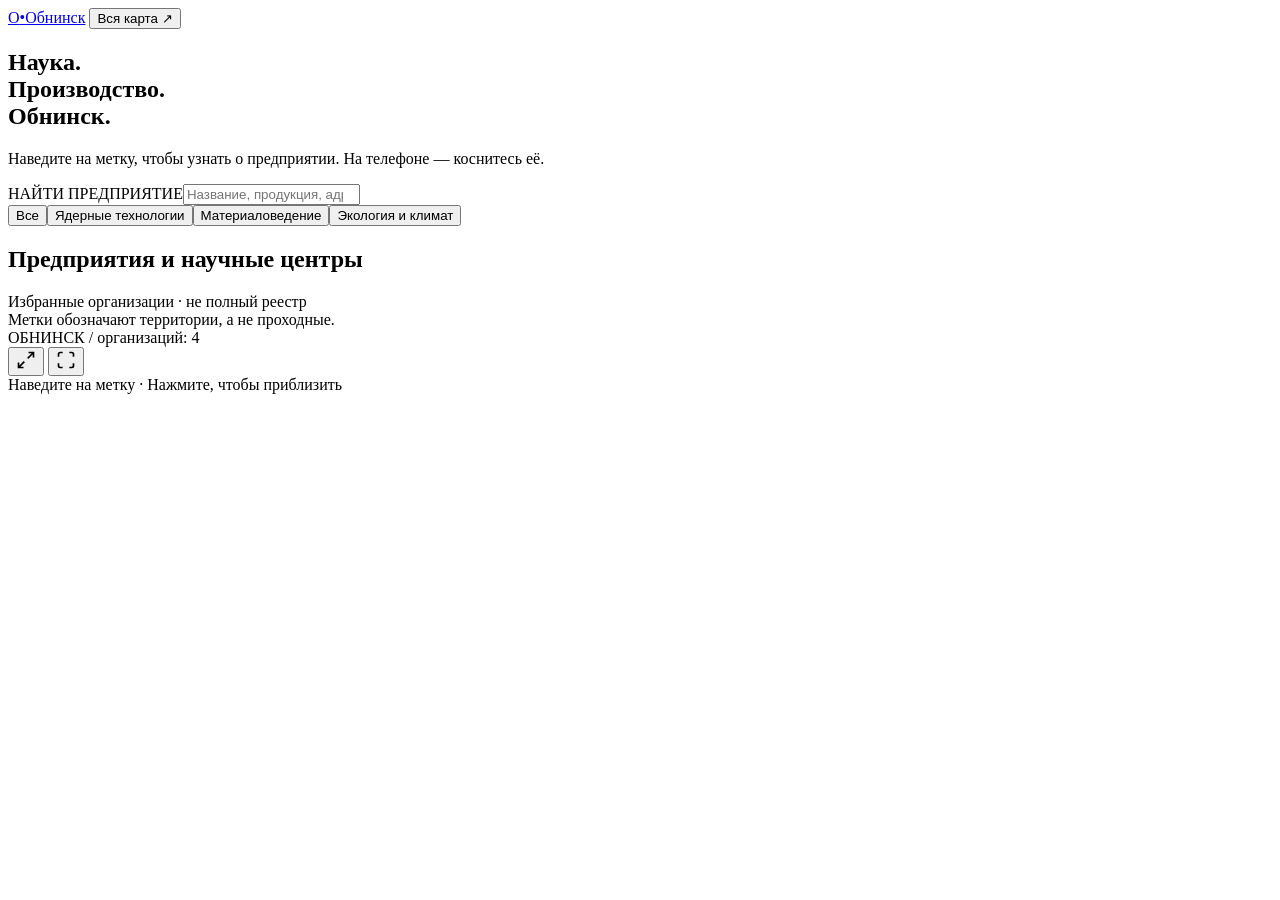
==== index.html @ 2209fbc5 "Remove project links, offline catalog links, and header subtitle" ====
<!doctype html>
<html lang="ru">
<head>
  <meta charset="utf-8">
  <meta name="viewport" content="width=device-width, initial-scale=1">
  <meta name="theme-color" content="#f3f8f4">
  <meta name="description" content="Предприятия и научные центры Обнинска на интерактивной карте: фотографии, история, направления работы и адреса.">
  <title>Обнинск · Карта научных организаций</title>
  <link rel="icon" href="data:image/svg+xml,%3Csvg xmlns='http://www.w3.org/2000/svg' viewBox='0 0 32 32'%3E%3Crect width='32' height='32' rx='9' fill='%23123e39'/%3E%3Cpath d='M16 5a8 8 0 0 0-8 8c0 6 8 14 8 14s8-8 8-14a8 8 0 0 0-8-8' fill='%237af1c4'/%3E%3Ccircle cx='16' cy='13' r='3' fill='%23123e39'/%3E%3C/svg%3E">
  <link rel="stylesheet" href="vendor/leaflet.css">
  <link rel="stylesheet" href="style.css?v=20260914-window">
  <link rel="stylesheet" href="material.css?v=20260929">
  <script src="vendor/leaflet.js" defer></script>
  <script src="data.js?v=20260914-window" defer></script>
  <script src="photos.js?v=20260914-window" defer></script>
  <script src="app.js?v=20260914-window" defer></script>
</head>
<body>
  <header class="topbar">
    <a class="brand" href="./" aria-label="Обнинск — начало"><span class="brandmark">О<span>•</span></span><span>Обнинск</span></a>
    <button id="overview" class="outline">Вся карта <span aria-hidden="true">↗</span></button>
  </header>
  <main class="workspace">
    <aside class="sidebar" aria-label="Предприятия Обнинска">
      <div class="intro"><h1>Наука. <br>Производство. <br><span>Обнинск.</span></h1><p>Наведите на метку, чтобы узнать о предприятии. На телефоне — коснитесь её.</p></div>
      <div class="discovery"><label for="search">НАЙТИ ПРЕДПРИЯТИЕ</label><input id="search" type="search" placeholder="Название, продукция, адрес…" autocomplete="off"><div class="filters" aria-label="Отрасль"><button data-group="Все" aria-pressed="true">Все</button><button data-group="Ядерные технологии" aria-pressed="false">Ядерные технологии</button><button data-group="Материаловедение" aria-pressed="false">Материаловедение</button><button data-group="Экология и климат" aria-pressed="false">Экология и климат</button></div></div><div class="list-caption"><h2>Предприятия и научные центры</h2><span id="count"></span></div>
      <nav id="places" aria-label="Выбрать предприятие"></nav><div id="empty-results" class="empty-results" hidden>Ничего не найдено.<button id="clear-search">Сбросить поиск</button></div>
      <div class="sidebar-foot">Избранные организации · не полный реестр<br>Метки обозначают территории, а не проходные.</div>
    </aside>
    <section class="map-wrap" aria-label="Интерактивная карта Обнинска">
      <div id="map"></div>
      <div class="map-label"><span class="live-dot"></span> ОБНИНСК <span class="muted">/ организаций: 4</span></div>
      <div class="map-quick-actions">
        <button id="reset-view-btn" class="map-action-btn" aria-label="Сбросить вид карты"><svg width="20" height="20" viewBox="0 0 24 24" fill="none" stroke="currentColor" stroke-width="2"><path d="M15 3h6v6M9 21H3v-6M21 3l-7 7M3 21l7-7"/></svg></button>
        <button id="fullscreen-btn" class="map-action-btn" aria-label="На весь экран"><svg width="20" height="20" viewBox="0 0 24 24" fill="none" stroke="currentColor" stroke-width="2"><path d="M8 3H5a2 2 0 0 0-2 2v3m18 0V5a2 2 0 0 0-2-2h-3m0 18h3a2 2 0 0 0 2-2v-3M3 16v3a2 2 0 0 0 2 2h3"/></svg></button>
      </div>
      <div id="map-error" class="map-error" role="status" hidden>Подложка карты не загрузилась. Карточки предприятий доступны в списке. <button id="retry">Повторить</button></div>
      <div class="map-hint">Наведите на метку · Нажмите, чтобы приблизить</div>
    </section>
    <section id="detail" class="detail" aria-labelledby="detail-title" hidden>
      <div class="detail-top"><span>КАРТОЧКА ПРЕДПРИЯТИЯ</span><div class="detail-actions"><button id="share-detail" class="icon-button" title="Поделиться" aria-label="Поделиться ссылкой"><svg width="18" height="18" viewBox="0 0 24 24" fill="none" stroke="currentColor" stroke-width="2" stroke-linecap="round" stroke-linejoin="round"><circle cx="18" cy="5" r="3"/><circle cx="6" cy="12" r="3"/><circle cx="18" cy="19" r="3"/><line x1="8.59" y1="13.51" x2="15.42" y2="17.49"/><line x1="15.41" y1="6.51" x2="8.59" y2="10.49"/></svg></button><button id="expand-detail" class="expand-button" aria-haspopup="dialog" aria-controls="detail-window">Развернуть ↗</button><button id="close-detail" class="icon-button" aria-label="Закрыть карточку">×</button></div></div>
      <div id="detail-content"></div>
    </section>
  </main>
  <dialog id="detail-window" class="detail-modal" aria-labelledby="detail-title"></dialog>
  <dialog id="lightbox" aria-label="Просмотр фотографии"><button id="close-photo" class="icon-button" aria-label="Закрыть фотографию">×</button><img id="large-photo" alt=""><div class="photo-nav"><button id="prev-photo" aria-label="Предыдущее фото">←</button><span id="photo-position" aria-live="polite"></span><button id="next-photo" aria-label="Следующее фото">→</button></div><p id="photo-caption"></p></dialog>
  <noscript><p class="noscript">Для интерактивной карты включите JavaScript в браузере.</p></noscript>
  <div id="toast-container" class="toast-container" aria-live="polite"></div>
</body>
</html>
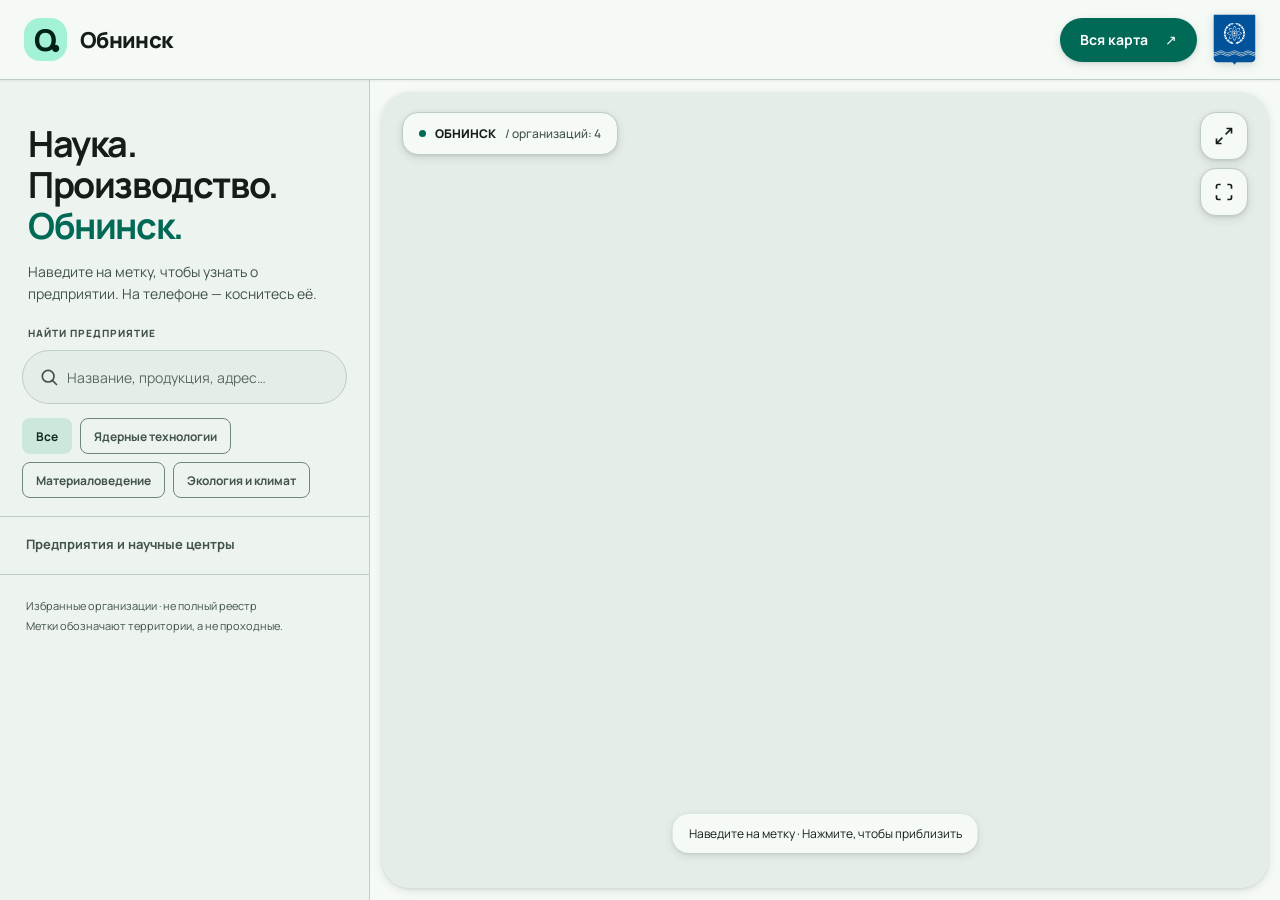
==== commit e941bfa2: "Встроить герб Обнинска в правый верхний угол" ====
--- a/index.html
+++ b/index.html
@@ -18,7 +18,12 @@
 <body>
   <header class="topbar">
     <a class="brand" href="./" aria-label="Обнинск — начало"><span class="brandmark">О<span>•</span></span><span>Обнинск</span></a>
-    <button id="overview" class="outline">Вся карта <span aria-hidden="true">↗</span></button>
+    <div class="topbar-actions">
+      <button id="overview" class="outline">Вся карта <span aria-hidden="true">↗</span></button>
+      <div class="city-crest" title="Герб города Обнинска" aria-label="Герб города Обнинска">
+        <img src="images/gerb_vector.svg" alt="Герб города Обнинска" class="crest-img" width="46" height="56">
+      </div>
+    </div>
   </header>
   <main class="workspace">
     <aside class="sidebar" aria-label="Предприятия Обнинска">
--- a/style.css
+++ b/style.css
@@ -0,0 +1,68 @@
+@import url('https://fonts.googleapis.com/css2?family=Manrope:wght@400;500;600;700;800&display=swap');
+:root{font-family:Manrope,Arial,sans-serif;font-synthesis:none;--ink:#112720;--accent:#197961;--line:#dfe7e3;color:var(--ink);background:#0c1b23}
+*{box-sizing:border-box}body{margin:0}button,input{font:inherit}button,a{-webkit-tap-highlight-color:transparent}button{cursor:pointer}a{color:inherit}button:focus-visible,a:focus-visible,input:focus-visible,[tabindex]:focus-visible{outline:3px solid #e19b36;outline-offset:3px}[hidden]{display:none!important}button{color:inherit}button:disabled{opacity:.4;cursor:default}
+.topbar{height:86px;background:#0c1b23;color:#eef6f5;display:flex;align-items:center;justify-content:space-between;gap:24px;padding:0 28px;border-bottom:1px solid #273a41}.brand{display:flex;gap:13px;align-items:center;text-decoration:none;font-size:25px;font-weight:800;letter-spacing:-.8px}.brandmark{width:43px;height:43px;border-radius:13px;background:#9ef4cd;color:#123c32;display:grid;place-content:center;font-size:30px;position:relative}.brandmark span{position:absolute;right:4px;bottom:-2px;font-size:24px}.brand-sub{font-size:10px;letter-spacing:2px;display:block;color:#b0c4c5;margin-top:4px;font-weight:600}.header-note{display:flex;gap:26px;font-size:12px;color:#a7bdbf;letter-spacing:1px}.edition{color:#e7f4ed;font-weight:800}.outline{border:1px solid #58706f;border-radius:100px;padding:12px 20px;background:transparent;color:#eaf8f0;font-weight:700;font-size:14px}.outline:hover{background:#203b3b}.outline span{margin-left:14px}.topbar-actions{display:flex;align-items:center;gap:16px;margin-left:auto}.city-crest{display:flex;align-items:center;justify-content:center;flex-shrink:0}.crest-img{height:52px;width:auto;display:block;filter:drop-shadow(0 2px 4px rgba(0,0,0,.25));transition:transform .2s ease}.crest-img:hover{transform:scale(1.06)}
+.workspace{display:flex;height:calc(100dvh - 86px);min-height:560px;position:relative}.sidebar{width:370px;flex-shrink:0;background:#0c1b23;color:#eff6f3;overflow:auto;scrollbar-color:#45605c #0c1b23;z-index:2;padding-bottom:15px}.intro{padding:30px 28px 25px}.eyebrow{font-size:10px;letter-spacing:1.6px;color:#9db4b6;font-weight:700}h1{font-size:39px;line-height:1.12;letter-spacing:-1.8px;margin:19px 0}h1 span{color:#9ef4cd}.intro p{font-size:14px;line-height:1.7;color:#adc2c3;margin:0;max-width:290px}.discovery{padding:0 22px 22px}.discovery label{display:block;font-size:10px;font-weight:800;letter-spacing:1.5px;margin:0 6px 10px;color:#b2c9c7}.discovery input{width:100%;border:1px solid #3b5458;background:#162e35;color:white;padding:14px;border-radius:12px;font-size:14px;outline-offset:2px}.discovery input::placeholder{color:#9ab5b8}.filters{display:flex;flex-wrap:wrap;gap:6px;margin-top:12px}.filters button{font-size:12px;border:1px solid #3b5356;border-radius:100px;background:transparent;color:#c4d8d7;padding:8px 11px}.filters button[aria-pressed=true]{color:#123a30;background:#9ef4cd;border-color:#9ef4cd}.list-caption{padding:17px 26px 9px;border-top:1px solid #263e43;display:flex;align-items:center;justify-content:space-between;gap:10px}.list-caption h2{font-size:12px;font-weight:600;color:#b8cecb;margin:0}.list-caption>span{font-size:12px;color:#9ef4cd;white-space:nowrap}.place{display:flex;align-items:center;gap:12px;text-align:left;width:calc(100% - 24px);margin:6px 12px;padding:17px 12px;border:1px solid #263d44;border-radius:13px;background:#10262e;color:#f0f6f3;transition:background .18s,border-color .18s}.place:hover{background:#1d373d;border-color:#54736f}.place[aria-pressed=true]{background:#1c413e;border-color:#8acfb9}.place-num{width:36px;height:39px;display:grid;place-items:center;flex-shrink:0;border-radius:9px;background:#263e43;color:var(--sector,#9ef4cd);font-size:13px;font-weight:800}.place strong{display:block;font-size:15px;line-height:1.45}.place small{display:block;font-size:12px;color:#a9c0c0;line-height:1.5;margin-top:3px}.place-arrow{margin-left:auto;color:var(--sector,#9ef4cd)}.sidebar-foot{padding:21px 26px;font-size:11px;color:#92abaa;line-height:1.8}.empty-results{padding:25px;color:#d4e6df;font-size:15px}.empty-results button{display:block;margin-top:12px;border:0;background:#9ef4cd;color:#123b30;padding:10px;border-radius:8px}
+.map-wrap{flex:1;min-width:0;position:relative;isolation:isolate;margin:14px 14px 14px 0;border-radius:20px;overflow:hidden;border:1px solid #41534f}#map{height:100%;width:100%;background:#dce7df}.map-label{position:absolute;top:20px;left:20px;z-index:500;display:flex;align-items:center;gap:9px;background:#10262ef2;color:white;padding:14px 17px;border:1px solid #58716b;border-radius:100px;font-size:12px;font-weight:800;box-shadow:0 4px 20px #0002}.live-dot{height:7px;width:7px;border-radius:50%;background:#9ef4cd}.muted{color:#bfd3c9;font-weight:500}.map-hint{position:absolute;bottom:35px;left:50%;transform:translateX(-50%);z-index:500;padding:11px 16px;background:#112c2ae8;color:#e8f8ef;border-radius:100px;white-space:nowrap;font-size:12px;pointer-events:none}.leaflet-control-zoom{margin:20px!important;border:0!important;border-radius:12px!important;overflow:hidden;box-shadow:0 3px 16px #0003!important}.leaflet-control-zoom a{color:#173e30!important;width:36px!important;height:36px!important;line-height:36px!important}.leaflet-control-layers-expanded{margin:0 0 23px 16px!important;background:#fcfffc!important;border:1px solid #bdcdc6!important;border-radius:12px!important;padding:9px 14px!important}.leaflet-control-layers label{font:600 13px Manrope,Arial,sans-serif;cursor:pointer;padding:5px 0}.leaflet-control-layers input{accent-color:#197961;margin-right:7px}.leaflet-control-attribution{max-width:78%;font-size:10px!important}.pin{background:none;border:0}.pin-body{height:44px;width:44px;border:3px solid white;border-radius:50% 50% 50% 9px;transform:rotate(-45deg);display:grid;place-items:center;background:#0e3c32;box-shadow:0 4px 15px #0006}.pin-body span{transform:rotate(45deg);color:white;font-size:14px;font-weight:800}.pin.selected .pin-body{background:#147c5e;box-shadow:0 0 0 8px #abfcd244,0 4px 15px #0006}.map-tooltip{background:#0c2924!important;color:#f4fff7!important;border:1px solid #b7dac8!important;border-radius:8px!important;padding:7px 10px!important;font:700 12px Manrope,Arial,sans-serif!important}.map-error{position:absolute;bottom:85px;left:20px;right:20px;z-index:700;padding:17px;background:#fff8e8;border:1px solid #c19646;border-radius:12px;font-size:14px}.map-error button{border:0;border-radius:6px;padding:8px;background:#e8d6b5}
+.detail{position:absolute;top:28px;right:28px;bottom:28px;width:min(460px,calc(100% - 40px));background:#fff;z-index:1100;border:1px solid #dce5dd;border-radius:19px;box-shadow:0 20px 70px #0005;overflow:auto;scrollbar-color:#bdcfc4 white}.detail-top{position:sticky;top:0;z-index:5;background:#fffffff5;backdrop-filter:blur(16px);padding:12px 18px;display:flex;justify-content:space-between;align-items:center;font-size:10px;letter-spacing:1.8px;font-weight:800;color:#47655b;border-bottom:1px solid #e3ece6}.icon-button{width:36px;height:36px;border:0;border-radius:50%;background:#edf3ef;font-size:25px;display:grid;place-items:center;flex-shrink:0}.detail-hero{display:block;width:100%;border:0;padding:0;background:#edf2ed;position:relative;min-height:80px}.detail-hero img{display:block;aspect-ratio:16 / 9;width:100%;height:auto;max-height:280px;object-fit:cover;object-position:center}.photo-expand{position:absolute;right:15px;bottom:15px;font-size:12px;font-weight:700;background:#ffffffed;padding:10px 13px;border-radius:100px;box-shadow:0 2px 12px #0002}.detail-text{padding:27px}.tag{display:inline-block;font-size:10px;font-weight:800;text-transform:uppercase;letter-spacing:1px;background:#e7f4ed;color:#21634d;padding:7px 10px;border-radius:6px}#detail-title{font-size:31px;line-height:1.13;letter-spacing:-1px;margin:15px 0 10px}.detail-lead{font-size:18px;line-height:1.5;color:#244d3f;font-weight:700;margin:0 0 14px}.full-name{font-size:13px;line-height:1.65;color:#6b7b71}.facts{display:flex;gap:32px;border-block:1px solid var(--line);padding:20px 0;margin:23px 0}.facts strong{font-size:30px;letter-spacing:-1px;display:block}.facts span{font-size:12px;display:block;color:#6a7e70;margin-top:4px;max-width:150px}.description{font-size:16px;line-height:1.8;color:#3a5146}.detail-text h3{font-size:19px;letter-spacing:-.3px;margin:29px 0 14px}.example{display:flex;gap:13px;padding:17px 0;border-bottom:1px solid #e4eae5}.example-no{font-size:12px;font-weight:800;line-height:24px;color:#3c9071;flex-shrink:0}.example h4{font-size:15px;line-height:1.5;margin:0 0 6px}.example p{font-size:14px;line-height:1.75;margin:0;color:#596d61}.timeline{padding:0;list-style:none}.timeline li{display:grid;grid-template-columns:55px 1fr;gap:12px;padding:13px 0;border-bottom:1px solid #e8eee9;line-height:1.65;font-size:14px}.timeline strong{color:#276f51}.timeline span{color:#53695b}.section-count{font-size:12px;vertical-align:middle;margin-left:6px;color:#5c8070}.gallery{display:grid;grid-template-columns:repeat(3,minmax(0,1fr));gap:8px}.gallery-item{border:0;padding:0;background:#e8efe9;border-radius:9px;overflow:hidden;position:relative;aspect-ratio:4 / 3;min-height:0}.gallery-item img{width:100%;height:100%;object-fit:cover;display:block;transition:transform .2s}.gallery-item:hover img{transform:scale(1.05)}.gallery-item>span{position:absolute;right:6px;bottom:5px;font-size:10px;background:#143f30db;color:white;border-radius:4px;padding:3px 5px}.photo-note{font-size:12px;color:#677f6e;line-height:1.75}.directions{display:flex;flex-wrap:wrap;gap:7px}.directions span{font-size:12px;padding:8px 10px;border:1px solid #dce7de;border-radius:7px;background:#f6f9f5}.address-card{margin-top:28px;padding:18px 20px;background:#f0f5ee;border-radius:13px;border:1px solid #dce8da}.address-card h3{margin:0 0 10px;font-size:15px}.address{font-size:15px;line-height:1.6}.address-card a{font-size:13px;color:#1e7051;display:inline-block;margin-top:12px}.site-link{display:block;margin:20px 0;background:#173e30;color:#effff0;border-radius:11px;padding:15px;text-align:center;text-decoration:none;font-size:14px;font-weight:800}.site-link:hover{background:#286146}.sources{font-size:12px;color:#637b6b;line-height:1.8;overflow-wrap:anywhere}.sources summary{cursor:pointer;font-weight:700;color:#3d5a48}.sources a{margin-right:9px}.sources p{margin:12px 0}.photo-failed{display:block;padding:14px;font-size:12px;background:#e6efe9;color:#2d5946}.gallery-item>.photo-failed{position:static;font-size:11px}.noscript{position:fixed;bottom:20px;left:20px;padding:20px;background:white;z-index:2000}
+dialog{border:1px solid #3d5f53;border-radius:18px;padding:44px 20px 20px;background:#0d201a;color:#edf8f1;max-width:94vw;max-height:94dvh;box-shadow:0 25px 100px #0008}dialog::backdrop{background:#020d09ed;backdrop-filter:blur(8px)}dialog .icon-button{position:absolute;right:12px;top:9px}dialog img{display:block;max-width:90vw;max-height:82dvh;object-fit:contain;border-radius:8px;box-shadow:0 12px 48px rgba(0,0,0,0.6);margin:auto}dialog p{font-size:13px;line-height:1.7;max-width:850px}dialog a{color:#a9eacf}.photo-nav{display:flex;justify-content:center;align-items:center;gap:25px;margin-top:18px}.photo-nav button{width:42px;height:38px;border:1px solid #527363;border-radius:9px;background:#213b2d;color:white;font-size:20px}.photo-nav span{min-width:50px;text-align:center;font-size:13px}
+@media(min-width:1600px){.sidebar{width:400px}.intro{padding:35px 30px}.detail{width:490px}}@media(max-width:1150px){.sidebar{width:310px}.intro{padding:25px 22px}h1{font-size:34px}.detail{width:390px}.header-note{display:none}.map-hint{display:none}}@media(max-width:700px){.topbar{height:74px;padding:0 16px;gap:10px}.topbar-actions{gap:10px}.crest-img{height:42px}.brand{font-size:21px}.brandmark{width:37px;height:37px;font-size:26px}.brand-sub{font-size:8px}.outline{padding:10px 13px;font-size:12px}.outline span{margin-left:8px}.workspace{height:auto;min-height:calc(100dvh - 74px);flex-direction:column}.map-wrap{order:0;flex:none;height:54dvh;min-height:340px;margin:10px;border-radius:16px}.sidebar{order:1;width:100%;overflow:visible;padding-bottom:30px}.intro{padding:21px 23px}.intro h1{font-size:33px;line-height:1.2;margin:10px 0}.intro h1 br{display:none}.intro h1 br::after{content:' '}.intro p{max-width:100%}.discovery{position:sticky;top:0;z-index:3;background:#0c1b23;padding-top:16px}.map-label{font-size:10px;left:12px;top:12px;padding:11px 12px}.leaflet-control-zoom{margin:12px!important}.leaflet-control-attribution{max-width:70%;font-size:9px!important}.detail{position:fixed;left:0;right:0;top:auto;bottom:0;max-height:84dvh;width:100%;border-radius:22px 22px 0 0;padding-bottom:env(safe-area-inset-bottom)}.detail-text{padding:24px}#detail-title{font-size:29px}.detail-top{padding:10px 18px}dialog{padding-inline:12px}dialog img{max-width:85vw;max-height:60dvh}}
+@media(prefers-reduced-motion:reduce){*{transition:none!important;scroll-behavior:auto!important}}
+
+/* Native modal keeps the same card and gallery event handlers. */
+.detail-actions{display:flex;align-items:center;gap:8px}
+.expand-button{border:1px solid #b8cfc1;border-radius:9px;padding:9px 12px;background:#eff7f0;color:#204d38;font:700 12px Manrope,Arial,sans-serif;letter-spacing:0;white-space:nowrap}
+.expand-button:hover{background:#dceee1}
+dialog.detail-modal{position:fixed;inset:0;margin:auto;width:min(1060px,94vw);height:92dvh;max-height:92dvh;max-width:94vw;padding:0;overflow:hidden;border-radius:22px;background:#fff;color:var(--ink)}
+dialog.detail-modal::backdrop{background:#06130dcc;backdrop-filter:blur(7px)}
+.detail-modal .detail{position:relative;inset:auto;display:block;width:100%;height:100%;max-height:none;padding:0;border:0;border-radius:0;box-shadow:none;overflow:auto}
+.detail-modal .detail-top{padding:14px 26px}
+.detail-modal .detail-actions .icon-button{position:static;right:auto;top:auto}
+.detail-modal img{max-width:none;max-height:none;margin:0}
+.detail-modal .detail-hero img{width:100%;height:auto;aspect-ratio:16 / 9;max-height:420px;object-fit:cover}
+.detail-modal .detail-text{max-width:850px;margin:auto;padding:36px 40px 48px}
+.detail-modal #detail-title{font-size:42px}
+.detail-modal .detail-text p{max-width:none}
+.detail-modal .description{font-size:18px}
+.detail-modal .example p{font-size:16px}
+.detail-modal .detail-lead{font-size:22px}
+.detail-modal .detail-text a{color:#216347}
+.detail-modal .site-link{color:#effff0!important}
+.detail-modal .gallery{gap:12px}
+.detail-modal .gallery-item img{width:100%;height:100%;object-fit:cover}
+@media(max-width:700px){
+ .detail-top{gap:8px;letter-spacing:1px;font-size:9px}
+ .expand-button{font-size:11px;padding:8px}
+ dialog.detail-modal{width:100%;max-width:100%;height:100dvh;max-height:100dvh;border:0;border-radius:0}
+ .detail-modal .detail-top{padding:12px 16px;padding-top:max(12px,env(safe-area-inset-top))}
+ .detail-modal .detail-text{padding:24px 20px 40px;padding-bottom:max(40px,env(safe-area-inset-bottom))}
+ .detail-modal #detail-title{font-size:30px}
+ .detail-modal .detail-lead{font-size:18px}
+ .detail-modal .description{font-size:16px}
+ .detail-modal .gallery-item img{width:100%;height:100%;object-fit:cover}
+}
+.detail-text dd{margin:4px 0 18px;line-height:1.6}.filters{flex-wrap:wrap}.detail-text h4{margin:22px 0 8px}.detail-text p{line-height:1.65}
+
+/* Map Quick Actions */
+.map-quick-actions { position: absolute; right: 20px; top: 20px; z-index: 500; display: flex; flex-direction: column; gap: 8px; }
+.map-action-btn { background: #10262ef2; color: white; border: 1px solid #58716b; border-radius: 12px; width: 44px; height: 44px; display: flex; align-items: center; justify-content: center; box-shadow: 0 4px 15px #0004; transition: background 0.2s, transform 0.1s; }
+.map-action-btn:hover, .map-action-btn:focus-visible { background: #1d373d; outline: none; border-color: #9ef4cd; }
+.map-action-btn:active { transform: scale(0.95); }
+
+/* Toast Notifications */
+.toast-container { position: fixed; bottom: 20px; left: 50%; transform: translateX(-50%); z-index: 2500; display: flex; flex-direction: column; gap: 10px; pointer-events: none; }
+.toast { background: #10262e; color: #eef6f5; padding: 12px 20px; border-radius: 100px; font-size: 14px; font-weight: 600; border: 1px solid #3b5458; box-shadow: 0 5px 20px rgba(0,0,0,0.3); opacity: 0; transform: translateY(20px); transition: opacity 0.3s ease, transform 0.3s ease; }
+.toast.show { opacity: 1; transform: translateY(0); }
+
+/* Hovered Pin */
+.pin.hovered .pin-body { transform: rotate(-45deg) scale(1.15); box-shadow: 0 0 0 4px rgba(158,244,205,0.4), 0 4px 15px rgba(0,0,0,0.4); z-index: 1000; }
+.pin.hovered { z-index: 1000 !important; }
+
+/* Copy Coords */
+.copy-coords-btn { background: #dce7df; border: 1px solid #c0d3c6; border-radius: 8px; padding: 8px 12px; font-size: 13px; color: #173e30; font-weight: 600; margin-top: 10px; display: inline-flex; margin-right: 10px; }
+.copy-coords-btn:hover { background: #c8d8ce; }
+
+@media(max-width:700px) {
+  .map-quick-actions { right: 12px; top: 12px; }
+  .toast-container { bottom: 85px; }
+}
--- a/material.css
+++ b/material.css
@@ -0,0 +1,183 @@
+/* Material Design 3 color roles and component treatment for the map UI. */
+:root {
+  font-family: Manrope, Arial, sans-serif;
+  --md-primary: #006a57;
+  --md-on-primary: #ffffff;
+  --md-primary-container: #a4f2d5;
+  --md-on-primary-container: #002117;
+  --md-secondary-container: #cce8db;
+  --md-on-secondary-container: #102b22;
+  --md-surface: #f6faf7;
+  --md-surface-container: #edf3ee;
+  --md-surface-container-high: #e5ede7;
+  --md-surface-container-highest: #dce6df;
+  --md-on-surface: #161d19;
+  --md-on-surface-variant: #41534a;
+  --md-outline: #70877a;
+  --md-outline-variant: #bfcec3;
+  --md-error-container: #ffdad6;
+  --md-elevation-2: 0 3px 10px #172d201c, 0 1px 3px #172d201c;
+  --md-elevation-3: 0 10px 30px #172d2026, 0 2px 8px #172d201a;
+  --ink: var(--md-on-surface);
+  --accent: var(--md-primary);
+  --line: var(--md-outline-variant);
+  color: var(--md-on-surface);
+  background: var(--md-surface);
+}
+body { background: var(--md-surface); }
+button, a, input { touch-action: manipulation; }
+button:focus-visible, a:focus-visible, input:focus-visible, summary:focus-visible, [tabindex]:focus-visible {
+  outline: 3px solid var(--md-primary);
+  outline-offset: 3px;
+}
+.topbar {
+  height: 80px;
+  padding: 0 24px;
+  background: var(--md-surface);
+  color: var(--md-on-surface);
+  border-bottom: 1px solid var(--md-outline-variant);
+  box-shadow: 0 1px 2px #172d2010;
+  position: relative;
+  z-index: 5;
+}
+.brand { font-size: 22px; letter-spacing: -.65px; }
+.brandmark { border-radius: 16px; background: var(--md-primary-container); color: var(--md-on-primary-container); }
+.brand-sub { color: var(--md-on-surface-variant); letter-spacing: 1.2px; }
+.header-note { gap: 8px; letter-spacing: 0; font-size: 14px; font-weight: 700; }
+.header-note a { color: var(--md-on-surface-variant); padding: 10px 14px; border-radius: 100px; text-decoration: none; }
+.header-note a:hover { background: var(--md-surface-container-high); color: var(--md-on-surface); }
+.outline { background: var(--md-primary); color: var(--md-on-primary); border: 0; border-radius: 100px; box-shadow: var(--md-elevation-2); min-height: 44px; }
+.outline:hover { background: #005443; box-shadow: var(--md-elevation-3); }
+.topbar-actions { display: flex; align-items: center; gap: 16px; margin-left: auto; }
+.city-crest { display: flex; align-items: center; justify-content: center; flex-shrink: 0; }
+.crest-img { height: 52px; width: auto; display: block; filter: drop-shadow(0 2px 5px rgba(0, 33, 23, 0.18)); transition: transform 0.2s cubic-bezier(0.2, 0, 0, 1); }
+.crest-img:hover { transform: scale(1.06); }
+.workspace { height: calc(100dvh - 80px); background: var(--md-surface); }
+.sidebar {
+  background: var(--md-surface-container);
+  color: var(--md-on-surface);
+  scrollbar-color: var(--md-outline-variant) var(--md-surface-container);
+  border-right: 1px solid var(--md-outline-variant);
+}
+.intro { padding: 28px 28px 22px; }
+.eyebrow { color: var(--md-primary); letter-spacing: 1.1px; }
+h1 { font-size: 36px; letter-spacing: -1.4px; line-height: 1.14; margin: 15px 0; }
+h1 span { color: var(--md-primary); }
+.intro p { color: var(--md-on-surface-variant); line-height: 1.55; }
+.discovery { padding-bottom: 18px; }
+.discovery label { color: var(--md-on-surface-variant); letter-spacing: 1px; }
+.discovery input {
+  min-height: 54px;
+  border: 1px solid var(--md-outline-variant);
+  border-radius: 28px;
+  padding: 14px 18px 14px 44px;
+  color: var(--md-on-surface);
+  background: var(--md-surface-container-high);
+  background-image: url("data:image/svg+xml,%3Csvg xmlns='http://www.w3.org/2000/svg' viewBox='0 0 24 24' fill='none' stroke='%2341534a' stroke-width='2' stroke-linecap='round'%3E%3Ccircle cx='11' cy='11' r='7'/%3E%3Cpath d='m16 16 5 5'/%3E%3C/svg%3E");
+  background-repeat: no-repeat;
+  background-position: 16px center;
+  background-size: 20px;
+}
+.discovery input:hover { background-color: var(--md-surface-container-highest); }
+.discovery input:focus { border-color: var(--md-primary); background-color: var(--md-surface); outline: 2px solid var(--md-primary); outline-offset: 0; }
+.discovery input::placeholder { color: var(--md-on-surface-variant); opacity: .85; }
+.filters { gap: 8px; margin-top: 14px; }
+.filters button {
+  min-height: 36px;
+  border: 1px solid var(--md-outline);
+  border-radius: 8px;
+  padding: 7px 13px;
+  color: var(--md-on-surface-variant);
+  background: transparent;
+  font-size: 12px;
+  font-weight: 700;
+}
+.filters button:hover { background: var(--md-surface-container-highest); }
+.filters button[aria-pressed=true] { color: var(--md-on-secondary-container); background: var(--md-secondary-container); border-color: transparent; }
+.list-caption { border-color: var(--md-outline-variant); padding-top: 18px; }
+.list-caption h2 { color: var(--md-on-surface-variant); font-size: 13px; font-weight: 700; }
+.list-caption>span { color: var(--md-primary); font-weight: 800; }
+.place {
+  min-height: 76px;
+  border: 1px solid transparent;
+  border-radius: 20px;
+  background: var(--md-surface);
+  color: var(--md-on-surface);
+  box-shadow: 0 1px 2px #172d2012;
+  padding: 12px;
+}
+.place:hover { background: var(--md-surface-container-high); border-color: var(--md-outline-variant); }
+.place[aria-pressed=true] { background: var(--md-secondary-container); border-color: var(--md-primary); }
+.place-num { border-radius: 12px; width: 42px; height: 42px; color: var(--md-primary); background: var(--md-primary-container); }
+.place small { color: var(--md-on-surface-variant); }
+.place-arrow { color: var(--md-primary); font-size: 20px; }
+.sidebar-foot { color: var(--md-on-surface-variant); border-top: 1px solid var(--md-outline-variant); margin-top: 12px; }
+.sidebar-foot a { color: var(--md-primary) !important; font-weight: 700; }
+.empty-results { color: var(--md-on-surface-variant); }
+.empty-results button { border-radius: 100px; background: var(--md-primary-container); color: var(--md-on-primary-container); padding: 10px 16px; }
+.map-wrap { margin: 12px; border: 0; border-radius: 28px; box-shadow: var(--md-elevation-2); }
+#map { background: var(--md-surface-container-high); }
+.map-label, .map-action-btn {
+  background: var(--md-surface);
+  color: var(--md-on-surface);
+  border: 1px solid var(--md-outline-variant);
+  box-shadow: var(--md-elevation-2);
+}
+.map-label { border-radius: 16px; padding: 12px 16px; }
+.live-dot { background: var(--md-primary); }
+.muted { color: var(--md-on-surface-variant); }
+.map-action-btn { border-radius: 16px; width: 48px; height: 48px; }
+.map-action-btn:hover, .map-action-btn:focus-visible { background: var(--md-primary-container); color: var(--md-on-primary-container); border-color: var(--md-primary); }
+.map-hint { background: var(--md-surface); color: var(--md-on-surface); border-radius: 16px; box-shadow: var(--md-elevation-2); }
+.leaflet-control-zoom { margin: 0 20px 22px 0 !important; border-radius: 16px !important; box-shadow: var(--md-elevation-2) !important; }
+.leaflet-control-zoom a { width: 42px !important; height: 42px !important; line-height: 42px !important; color: var(--md-primary) !important; background: var(--md-surface) !important; }
+.leaflet-control-layers-expanded { background: var(--md-surface) !important; border: 1px solid var(--md-outline-variant) !important; border-radius: 16px !important; box-shadow: var(--md-elevation-2) !important; }
+.leaflet-control-layers input { accent-color: var(--md-primary); }
+.pin-body { background: var(--md-primary); }
+.pin.selected .pin-body { background: #003d30; box-shadow: 0 0 0 8px #a4f2d580, 0 4px 15px #0005; }
+.map-tooltip { background: var(--md-surface) !important; color: var(--md-on-surface) !important; border: 1px solid var(--md-outline-variant) !important; border-radius: 12px !important; }
+.map-error { background: var(--md-error-container); border-color: transparent; border-radius: 16px; color: #410002; }
+.detail { background: var(--md-surface); border: 1px solid var(--md-outline-variant); border-radius: 28px; box-shadow: var(--md-elevation-3); }
+.detail-top { background: #f6faf7f2; color: var(--md-on-surface-variant); border-color: var(--md-outline-variant); letter-spacing: 1px; }
+.icon-button { width: 40px; height: 40px; background: var(--md-surface-container-high); color: var(--md-on-surface-variant); }
+.icon-button:hover { background: var(--md-secondary-container); color: var(--md-on-secondary-container); }
+.expand-button { min-height: 40px; border-radius: 100px; background: var(--md-secondary-container); border: 0; color: var(--md-on-secondary-container); }
+.expand-button:hover { background: var(--md-primary-container); }
+.detail-hero { background: var(--md-surface-container-high); }
+.photo-expand { background: var(--md-surface); color: var(--md-on-surface); border-radius: 100px; box-shadow: var(--md-elevation-2); }
+.detail-lead { color: var(--md-primary); }
+.full-name, .example p, .timeline span, .photo-note, .sources { color: var(--md-on-surface-variant); }
+.tag { background: var(--md-secondary-container); color: var(--md-on-secondary-container); border-radius: 8px; }
+.facts { border-color: var(--md-outline-variant); }
+.facts span { color: var(--md-on-surface-variant); }
+.description { color: var(--md-on-surface); }
+.example, .timeline li { border-color: var(--md-outline-variant); }
+.example-no, .timeline strong, .section-count { color: var(--md-primary); }
+.gallery-item { border-radius: 16px; background: var(--md-surface-container-high); }
+.directions span { background: var(--md-secondary-container); color: var(--md-on-secondary-container); border: 0; border-radius: 8px; }
+.address-card { background: var(--md-surface-container); border: 0; border-radius: 20px; }
+.address-card a, .sources summary { color: var(--md-primary); }
+.site-link { background: var(--md-primary); color: var(--md-on-primary); border-radius: 100px; }
+.site-link:hover { background: #005443; }
+.copy-coords-btn { min-height: 40px; border: 1px solid var(--md-outline); border-radius: 100px; background: transparent; color: var(--md-primary); }
+.copy-coords-btn:hover { background: var(--md-secondary-container); }
+dialog { border-radius: 28px; }
+dialog.detail-modal { border-radius: 28px; background: var(--md-surface); }
+.detail-modal .detail { background: var(--md-surface); }
+.photo-nav button { border-radius: 12px; }
+.toast { background: #25372c; border: 0; box-shadow: var(--md-elevation-3); }
+@media (max-width:1150px) { .header-note { display: none; } }
+@media (max-width:700px) {
+  .topbar { height: 72px; padding: 0 16px; }
+  .topbar-actions { gap: 10px; }
+  .crest-img { height: 42px; }
+  .workspace { min-height: calc(100dvh - 72px); }
+  .map-wrap { margin: 8px; border-radius: 24px; height: 52dvh; }
+  .sidebar { border-right: 0; }
+  .discovery { background: var(--md-surface-container); }
+  .map-label { left: 12px; top: 12px; }
+  .map-quick-actions { right: 12px; top: 72px; }
+  .leaflet-control-zoom { margin: 0 12px 15px 0 !important; }
+  .detail { border-radius: 28px 28px 0 0; }
+  dialog.detail-modal { border-radius: 0; }
+}
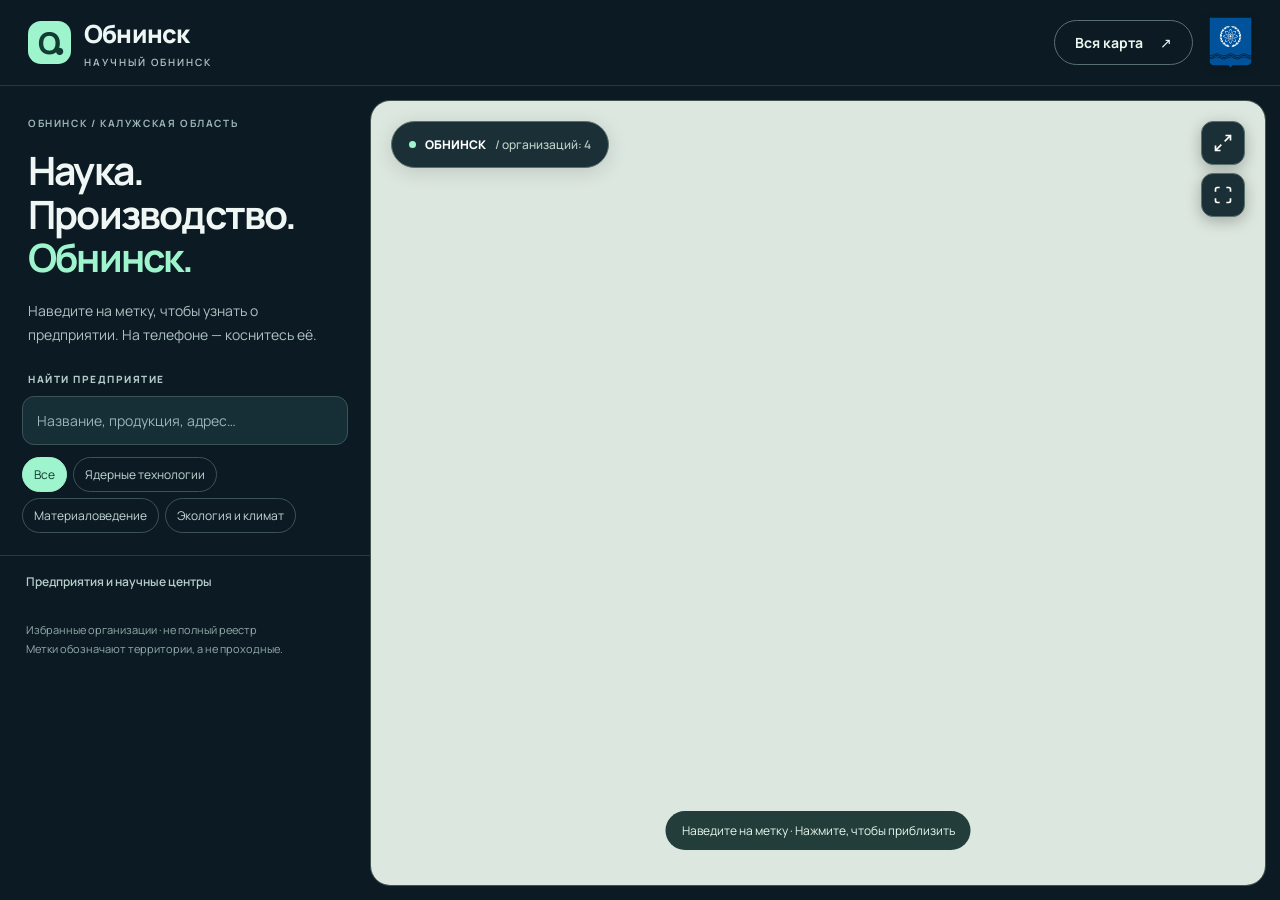
==== commit 3ae2d399: "Вернуть первоначальный дизайн карты и интерфейса" ====
--- a/index.html
+++ b/index.html
@@ -3,21 +3,20 @@
 <head>
   <meta charset="utf-8">
   <meta name="viewport" content="width=device-width, initial-scale=1">
-  <meta name="theme-color" content="#f3f8f4">
+  <meta name="theme-color" content="#123e39">
   <meta name="description" content="Предприятия и научные центры Обнинска на интерактивной карте: фотографии, история, направления работы и адреса.">
   <title>Обнинск · Карта научных организаций</title>
   <link rel="icon" href="data:image/svg+xml,%3Csvg xmlns='http://www.w3.org/2000/svg' viewBox='0 0 32 32'%3E%3Crect width='32' height='32' rx='9' fill='%23123e39'/%3E%3Cpath d='M16 5a8 8 0 0 0-8 8c0 6 8 14 8 14s8-8 8-14a8 8 0 0 0-8-8' fill='%237af1c4'/%3E%3Ccircle cx='16' cy='13' r='3' fill='%23123e39'/%3E%3C/svg%3E">
   <link rel="stylesheet" href="vendor/leaflet.css">
-  <link rel="stylesheet" href="style.css?v=20260914-window">
-  <link rel="stylesheet" href="material.css?v=20260929">
+  <link rel="stylesheet" href="style.css?v=20260929-restored">
   <script src="vendor/leaflet.js" defer></script>
-  <script src="data.js?v=20260914-window" defer></script>
-  <script src="photos.js?v=20260914-window" defer></script>
-  <script src="app.js?v=20260914-window" defer></script>
+  <script src="data.js?v=20260929-restored" defer></script>
+  <script src="photos.js?v=20260929-restored" defer></script>
+  <script src="app.js?v=20260929-restored" defer></script>
 </head>
 <body>
   <header class="topbar">
-    <a class="brand" href="./" aria-label="Обнинск — начало"><span class="brandmark">О<span>•</span></span><span>Обнинск</span></a>
+    <a class="brand" href="./" aria-label="Обнинск — начало"><span class="brandmark">О<span>•</span></span><span>Обнинск<span class="brand-sub">НАУЧНЫЙ ОБНИНСК</span></span></a>
     <div class="topbar-actions">
       <button id="overview" class="outline">Вся карта <span aria-hidden="true">↗</span></button>
       <div class="city-crest" title="Герб города Обнинска" aria-label="Герб города Обнинска">
@@ -27,7 +26,7 @@
   </header>
   <main class="workspace">
     <aside class="sidebar" aria-label="Предприятия Обнинска">
-      <div class="intro"><h1>Наука. <br>Производство. <br><span>Обнинск.</span></h1><p>Наведите на метку, чтобы узнать о предприятии. На телефоне — коснитесь её.</p></div>
+      <div class="intro"><div class="eyebrow">ОБНИНСК / КАЛУЖСКАЯ ОБЛАСТЬ</div><h1>Наука. <br>Производство. <br><span>Обнинск.</span></h1><p>Наведите на метку, чтобы узнать о предприятии. На телефоне — коснитесь её.</p></div>
       <div class="discovery"><label for="search">НАЙТИ ПРЕДПРИЯТИЕ</label><input id="search" type="search" placeholder="Название, продукция, адрес…" autocomplete="off"><div class="filters" aria-label="Отрасль"><button data-group="Все" aria-pressed="true">Все</button><button data-group="Ядерные технологии" aria-pressed="false">Ядерные технологии</button><button data-group="Материаловедение" aria-pressed="false">Материаловедение</button><button data-group="Экология и климат" aria-pressed="false">Экология и климат</button></div></div><div class="list-caption"><h2>Предприятия и научные центры</h2><span id="count"></span></div>
       <nav id="places" aria-label="Выбрать предприятие"></nav><div id="empty-results" class="empty-results" hidden>Ничего не найдено.<button id="clear-search">Сбросить поиск</button></div>
       <div class="sidebar-foot">Избранные организации · не полный реестр<br>Метки обозначают территории, а не проходные.</div>
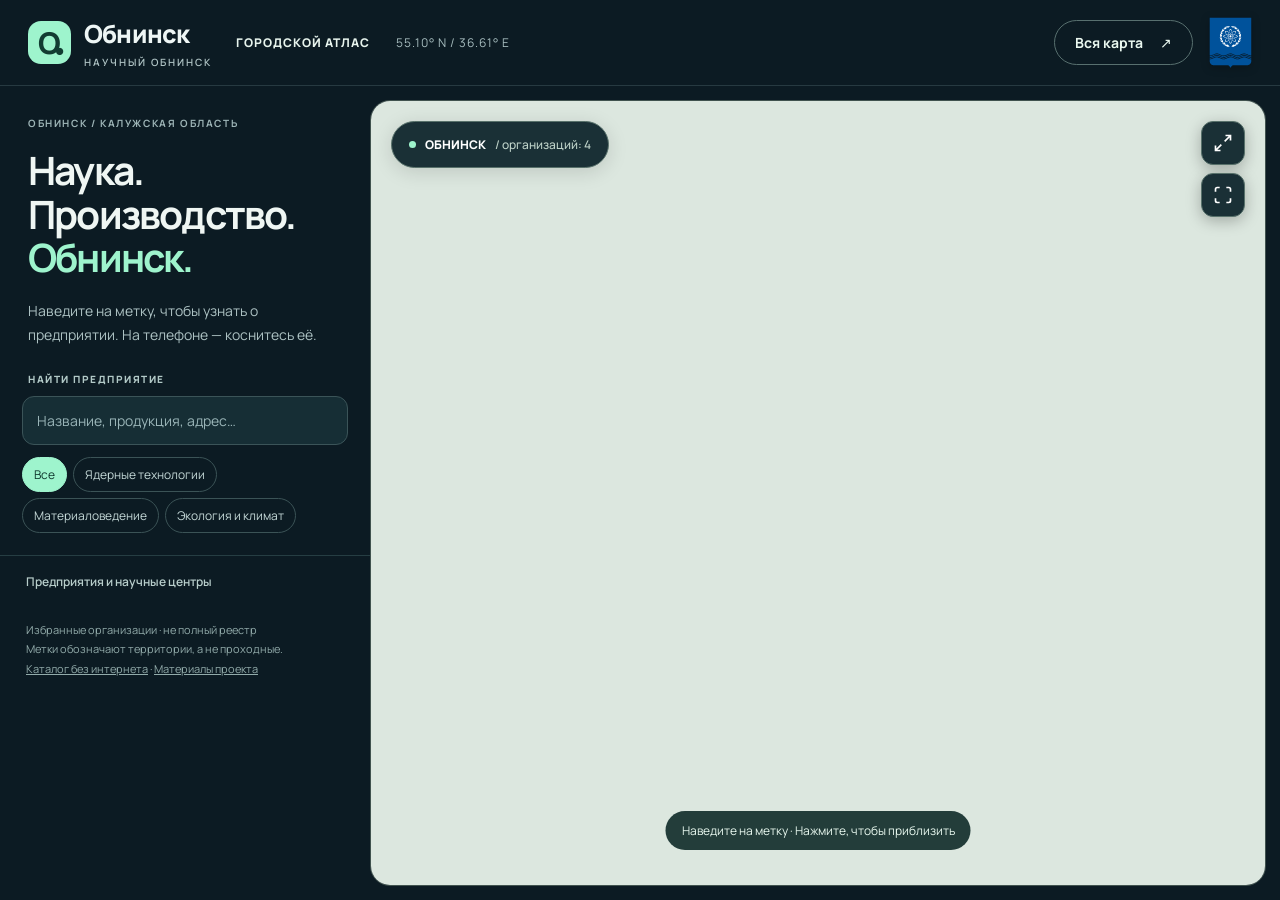
==== commit 401dd392: "Восстановить проработанный дизайн атласа и зафиксировать спутниковую карту" ====
--- a/index.html
+++ b/index.html
@@ -17,6 +17,7 @@
 <body>
   <header class="topbar">
     <a class="brand" href="./" aria-label="Обнинск — начало"><span class="brandmark">О<span>•</span></span><span>Обнинск<span class="brand-sub">НАУЧНЫЙ ОБНИНСК</span></span></a>
+    <div class="header-note"><span class="edition">ГОРОДСКОЙ АТЛАС</span> 55.10° N / 36.61° E</div>
     <div class="topbar-actions">
       <button id="overview" class="outline">Вся карта <span aria-hidden="true">↗</span></button>
       <div class="city-crest" title="Герб города Обнинска" aria-label="Герб города Обнинска">
@@ -29,7 +30,7 @@
       <div class="intro"><div class="eyebrow">ОБНИНСК / КАЛУЖСКАЯ ОБЛАСТЬ</div><h1>Наука. <br>Производство. <br><span>Обнинск.</span></h1><p>Наведите на метку, чтобы узнать о предприятии. На телефоне — коснитесь её.</p></div>
       <div class="discovery"><label for="search">НАЙТИ ПРЕДПРИЯТИЕ</label><input id="search" type="search" placeholder="Название, продукция, адрес…" autocomplete="off"><div class="filters" aria-label="Отрасль"><button data-group="Все" aria-pressed="true">Все</button><button data-group="Ядерные технологии" aria-pressed="false">Ядерные технологии</button><button data-group="Материаловедение" aria-pressed="false">Материаловедение</button><button data-group="Экология и климат" aria-pressed="false">Экология и климат</button></div></div><div class="list-caption"><h2>Предприятия и научные центры</h2><span id="count"></span></div>
       <nav id="places" aria-label="Выбрать предприятие"></nav><div id="empty-results" class="empty-results" hidden>Ничего не найдено.<button id="clear-search">Сбросить поиск</button></div>
-      <div class="sidebar-foot">Избранные организации · не полный реестр<br>Метки обозначают территории, а не проходные.</div>
+      <div class="sidebar-foot">Избранные организации · не полный реестр<br>Метки обозначают территории, а не проходные.<br><a href="catalog.html" style="color:inherit">Каталог без интернета</a> · <a href="project.html" style="color:inherit">Материалы проекта</a></div>
     </aside>
     <section class="map-wrap" aria-label="Интерактивная карта Обнинска">
       <div id="map"></div>
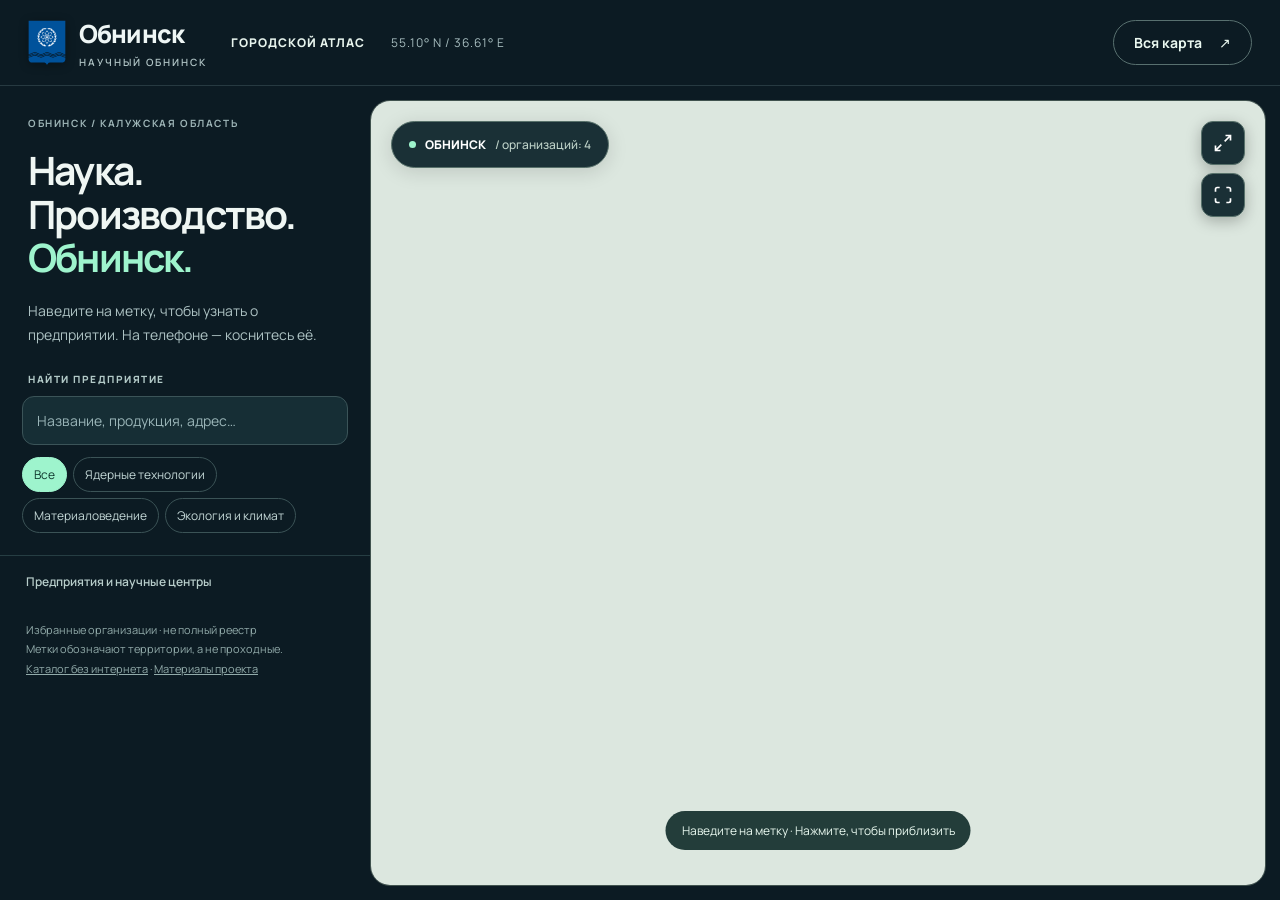
==== commit e20afa36: "Перенести герб Обнинска в логотип на место иконки" ====
--- a/index.html
+++ b/index.html
@@ -8,7 +8,7 @@
   <title>Обнинск · Карта научных организаций</title>
   <link rel="icon" href="data:image/svg+xml,%3Csvg xmlns='http://www.w3.org/2000/svg' viewBox='0 0 32 32'%3E%3Crect width='32' height='32' rx='9' fill='%23123e39'/%3E%3Cpath d='M16 5a8 8 0 0 0-8 8c0 6 8 14 8 14s8-8 8-14a8 8 0 0 0-8-8' fill='%237af1c4'/%3E%3Ccircle cx='16' cy='13' r='3' fill='%23123e39'/%3E%3C/svg%3E">
   <link rel="stylesheet" href="vendor/leaflet.css">
-  <link rel="stylesheet" href="style.css?v=20260929-restored">
+  <link rel="stylesheet" href="style.css?v=20260929-crest">
   <script src="vendor/leaflet.js" defer></script>
   <script src="data.js?v=20260929-restored" defer></script>
   <script src="photos.js?v=20260929-restored" defer></script>
@@ -16,13 +16,10 @@
 </head>
 <body>
   <header class="topbar">
-    <a class="brand" href="./" aria-label="Обнинск — начало"><span class="brandmark">О<span>•</span></span><span>Обнинск<span class="brand-sub">НАУЧНЫЙ ОБНИНСК</span></span></a>
+    <a class="brand" href="./" aria-label="Обнинск — начало"><img src="images/gerb_vector.svg" alt="" aria-hidden="true" class="crest-img" width="38" height="46"><span>Обнинск<span class="brand-sub">НАУЧНЫЙ ОБНИНСК</span></span></a>
     <div class="header-note"><span class="edition">ГОРОДСКОЙ АТЛАС</span> 55.10° N / 36.61° E</div>
     <div class="topbar-actions">
       <button id="overview" class="outline">Вся карта <span aria-hidden="true">↗</span></button>
-      <div class="city-crest" title="Герб города Обнинска" aria-label="Герб города Обнинска">
-        <img src="images/gerb_vector.svg" alt="Герб города Обнинска" class="crest-img" width="46" height="56">
-      </div>
     </div>
   </header>
   <main class="workspace">
--- a/style.css
+++ b/style.css
@@ -1,12 +1,12 @@
 @import url('https://fonts.googleapis.com/css2?family=Manrope:wght@400;500;600;700;800&display=swap');
 :root{font-family:Manrope,Arial,sans-serif;font-synthesis:none;--ink:#112720;--accent:#197961;--line:#dfe7e3;color:var(--ink);background:#0c1b23}
 *{box-sizing:border-box}body{margin:0}button,input{font:inherit}button,a{-webkit-tap-highlight-color:transparent}button{cursor:pointer}a{color:inherit}button:focus-visible,a:focus-visible,input:focus-visible,[tabindex]:focus-visible{outline:3px solid #e19b36;outline-offset:3px}[hidden]{display:none!important}button{color:inherit}button:disabled{opacity:.4;cursor:default}
-.topbar{height:86px;background:#0c1b23;color:#eef6f5;display:flex;align-items:center;justify-content:space-between;gap:24px;padding:0 28px;border-bottom:1px solid #273a41}.brand{display:flex;gap:13px;align-items:center;text-decoration:none;font-size:25px;font-weight:800;letter-spacing:-.8px}.brandmark{width:43px;height:43px;border-radius:13px;background:#9ef4cd;color:#123c32;display:grid;place-content:center;font-size:30px;position:relative}.brandmark span{position:absolute;right:4px;bottom:-2px;font-size:24px}.brand-sub{font-size:10px;letter-spacing:2px;display:block;color:#b0c4c5;margin-top:4px;font-weight:600}.header-note{display:flex;gap:26px;font-size:12px;color:#a7bdbf;letter-spacing:1px}.edition{color:#e7f4ed;font-weight:800}.outline{border:1px solid #58706f;border-radius:100px;padding:12px 20px;background:transparent;color:#eaf8f0;font-weight:700;font-size:14px}.outline:hover{background:#203b3b}.outline span{margin-left:14px}.topbar-actions{display:flex;align-items:center;gap:16px;margin-left:auto}.city-crest{display:flex;align-items:center;justify-content:center;flex-shrink:0}.crest-img{height:52px;width:auto;display:block;filter:drop-shadow(0 2px 4px rgba(0,0,0,.25));transition:transform .2s ease}.crest-img:hover{transform:scale(1.06)}
+.topbar{height:86px;background:#0c1b23;color:#eef6f5;display:flex;align-items:center;justify-content:space-between;gap:24px;padding:0 28px;border-bottom:1px solid #273a41}.brand{display:flex;gap:13px;align-items:center;text-decoration:none;font-size:25px;font-weight:800;letter-spacing:-.8px}.brand-sub{font-size:10px;letter-spacing:2px;display:block;color:#b0c4c5;margin-top:4px;font-weight:600}.header-note{display:flex;gap:26px;font-size:12px;color:#a7bdbf;letter-spacing:1px}.edition{color:#e7f4ed;font-weight:800}.outline{border:1px solid #58706f;border-radius:100px;padding:12px 20px;background:transparent;color:#eaf8f0;font-weight:700;font-size:14px}.outline:hover{background:#203b3b}.outline span{margin-left:14px}.topbar-actions{display:flex;align-items:center;gap:16px;margin-left:auto}.crest-img{height:46px;width:auto;display:block;filter:drop-shadow(0 2px 5px rgba(0,0,0,.35));flex-shrink:0;transition:transform .2s ease}.brand:hover .crest-img,.crest-img:hover{transform:scale(1.06)}
 .workspace{display:flex;height:calc(100dvh - 86px);min-height:560px;position:relative}.sidebar{width:370px;flex-shrink:0;background:#0c1b23;color:#eff6f3;overflow:auto;scrollbar-color:#45605c #0c1b23;z-index:2;padding-bottom:15px}.intro{padding:30px 28px 25px}.eyebrow{font-size:10px;letter-spacing:1.6px;color:#9db4b6;font-weight:700}h1{font-size:39px;line-height:1.12;letter-spacing:-1.8px;margin:19px 0}h1 span{color:#9ef4cd}.intro p{font-size:14px;line-height:1.7;color:#adc2c3;margin:0;max-width:290px}.discovery{padding:0 22px 22px}.discovery label{display:block;font-size:10px;font-weight:800;letter-spacing:1.5px;margin:0 6px 10px;color:#b2c9c7}.discovery input{width:100%;border:1px solid #3b5458;background:#162e35;color:white;padding:14px;border-radius:12px;font-size:14px;outline-offset:2px}.discovery input::placeholder{color:#9ab5b8}.filters{display:flex;flex-wrap:wrap;gap:6px;margin-top:12px}.filters button{font-size:12px;border:1px solid #3b5356;border-radius:100px;background:transparent;color:#c4d8d7;padding:8px 11px}.filters button[aria-pressed=true]{color:#123a30;background:#9ef4cd;border-color:#9ef4cd}.list-caption{padding:17px 26px 9px;border-top:1px solid #263e43;display:flex;align-items:center;justify-content:space-between;gap:10px}.list-caption h2{font-size:12px;font-weight:600;color:#b8cecb;margin:0}.list-caption>span{font-size:12px;color:#9ef4cd;white-space:nowrap}.place{display:flex;align-items:center;gap:12px;text-align:left;width:calc(100% - 24px);margin:6px 12px;padding:17px 12px;border:1px solid #263d44;border-radius:13px;background:#10262e;color:#f0f6f3;transition:background .18s,border-color .18s}.place:hover{background:#1d373d;border-color:#54736f}.place[aria-pressed=true]{background:#1c413e;border-color:#8acfb9}.place-num{width:36px;height:39px;display:grid;place-items:center;flex-shrink:0;border-radius:9px;background:#263e43;color:var(--sector,#9ef4cd);font-size:13px;font-weight:800}.place strong{display:block;font-size:15px;line-height:1.45}.place small{display:block;font-size:12px;color:#a9c0c0;line-height:1.5;margin-top:3px}.place-arrow{margin-left:auto;color:var(--sector,#9ef4cd)}.sidebar-foot{padding:21px 26px;font-size:11px;color:#92abaa;line-height:1.8}.empty-results{padding:25px;color:#d4e6df;font-size:15px}.empty-results button{display:block;margin-top:12px;border:0;background:#9ef4cd;color:#123b30;padding:10px;border-radius:8px}
 .map-wrap{flex:1;min-width:0;position:relative;isolation:isolate;margin:14px 14px 14px 0;border-radius:20px;overflow:hidden;border:1px solid #41534f}#map{height:100%;width:100%;background:#dce7df}.map-label{position:absolute;top:20px;left:20px;z-index:500;display:flex;align-items:center;gap:9px;background:#10262ef2;color:white;padding:14px 17px;border:1px solid #58716b;border-radius:100px;font-size:12px;font-weight:800;box-shadow:0 4px 20px #0002}.live-dot{height:7px;width:7px;border-radius:50%;background:#9ef4cd}.muted{color:#bfd3c9;font-weight:500}.map-hint{position:absolute;bottom:35px;left:50%;transform:translateX(-50%);z-index:500;padding:11px 16px;background:#112c2ae8;color:#e8f8ef;border-radius:100px;white-space:nowrap;font-size:12px;pointer-events:none}.leaflet-control-zoom{margin:20px!important;border:0!important;border-radius:12px!important;overflow:hidden;box-shadow:0 3px 16px #0003!important}.leaflet-control-zoom a{color:#173e30!important;width:36px!important;height:36px!important;line-height:36px!important}.leaflet-control-layers-expanded{margin:0 0 23px 16px!important;background:#fcfffc!important;border:1px solid #bdcdc6!important;border-radius:12px!important;padding:9px 14px!important}.leaflet-control-layers label{font:600 13px Manrope,Arial,sans-serif;cursor:pointer;padding:5px 0}.leaflet-control-layers input{accent-color:#197961;margin-right:7px}.leaflet-control-attribution{max-width:78%;font-size:10px!important}.pin{background:none;border:0}.pin-body{height:44px;width:44px;border:3px solid white;border-radius:50% 50% 50% 9px;transform:rotate(-45deg);display:grid;place-items:center;background:#0e3c32;box-shadow:0 4px 15px #0006}.pin-body span{transform:rotate(45deg);color:white;font-size:14px;font-weight:800}.pin.selected .pin-body{background:#147c5e;box-shadow:0 0 0 8px #abfcd244,0 4px 15px #0006}.map-tooltip{background:#0c2924!important;color:#f4fff7!important;border:1px solid #b7dac8!important;border-radius:8px!important;padding:7px 10px!important;font:700 12px Manrope,Arial,sans-serif!important}.map-error{position:absolute;bottom:85px;left:20px;right:20px;z-index:700;padding:17px;background:#fff8e8;border:1px solid #c19646;border-radius:12px;font-size:14px}.map-error button{border:0;border-radius:6px;padding:8px;background:#e8d6b5}
 .detail{position:absolute;top:28px;right:28px;bottom:28px;width:min(460px,calc(100% - 40px));background:#fff;z-index:1100;border:1px solid #dce5dd;border-radius:19px;box-shadow:0 20px 70px #0005;overflow:auto;scrollbar-color:#bdcfc4 white}.detail-top{position:sticky;top:0;z-index:5;background:#fffffff5;backdrop-filter:blur(16px);padding:12px 18px;display:flex;justify-content:space-between;align-items:center;font-size:10px;letter-spacing:1.8px;font-weight:800;color:#47655b;border-bottom:1px solid #e3ece6}.icon-button{width:36px;height:36px;border:0;border-radius:50%;background:#edf3ef;font-size:25px;display:grid;place-items:center;flex-shrink:0}.detail-hero{display:block;width:100%;border:0;padding:0;background:#edf2ed;position:relative;min-height:80px}.detail-hero img{display:block;aspect-ratio:16 / 9;width:100%;height:auto;max-height:280px;object-fit:cover;object-position:center}.photo-expand{position:absolute;right:15px;bottom:15px;font-size:12px;font-weight:700;background:#ffffffed;padding:10px 13px;border-radius:100px;box-shadow:0 2px 12px #0002}.detail-text{padding:27px}.tag{display:inline-block;font-size:10px;font-weight:800;text-transform:uppercase;letter-spacing:1px;background:#e7f4ed;color:#21634d;padding:7px 10px;border-radius:6px}#detail-title{font-size:31px;line-height:1.13;letter-spacing:-1px;margin:15px 0 10px}.detail-lead{font-size:18px;line-height:1.5;color:#244d3f;font-weight:700;margin:0 0 14px}.full-name{font-size:13px;line-height:1.65;color:#6b7b71}.facts{display:flex;gap:32px;border-block:1px solid var(--line);padding:20px 0;margin:23px 0}.facts strong{font-size:30px;letter-spacing:-1px;display:block}.facts span{font-size:12px;display:block;color:#6a7e70;margin-top:4px;max-width:150px}.description{font-size:16px;line-height:1.8;color:#3a5146}.detail-text h3{font-size:19px;letter-spacing:-.3px;margin:29px 0 14px}.example{display:flex;gap:13px;padding:17px 0;border-bottom:1px solid #e4eae5}.example-no{font-size:12px;font-weight:800;line-height:24px;color:#3c9071;flex-shrink:0}.example h4{font-size:15px;line-height:1.5;margin:0 0 6px}.example p{font-size:14px;line-height:1.75;margin:0;color:#596d61}.timeline{padding:0;list-style:none}.timeline li{display:grid;grid-template-columns:55px 1fr;gap:12px;padding:13px 0;border-bottom:1px solid #e8eee9;line-height:1.65;font-size:14px}.timeline strong{color:#276f51}.timeline span{color:#53695b}.section-count{font-size:12px;vertical-align:middle;margin-left:6px;color:#5c8070}.gallery{display:grid;grid-template-columns:repeat(3,minmax(0,1fr));gap:8px}.gallery-item{border:0;padding:0;background:#e8efe9;border-radius:9px;overflow:hidden;position:relative;aspect-ratio:4 / 3;min-height:0}.gallery-item img{width:100%;height:100%;object-fit:cover;display:block;transition:transform .2s}.gallery-item:hover img{transform:scale(1.05)}.gallery-item>span{position:absolute;right:6px;bottom:5px;font-size:10px;background:#143f30db;color:white;border-radius:4px;padding:3px 5px}.photo-note{font-size:12px;color:#677f6e;line-height:1.75}.directions{display:flex;flex-wrap:wrap;gap:7px}.directions span{font-size:12px;padding:8px 10px;border:1px solid #dce7de;border-radius:7px;background:#f6f9f5}.address-card{margin-top:28px;padding:18px 20px;background:#f0f5ee;border-radius:13px;border:1px solid #dce8da}.address-card h3{margin:0 0 10px;font-size:15px}.address{font-size:15px;line-height:1.6}.address-card a{font-size:13px;color:#1e7051;display:inline-block;margin-top:12px}.site-link{display:block;margin:20px 0;background:#173e30;color:#effff0;border-radius:11px;padding:15px;text-align:center;text-decoration:none;font-size:14px;font-weight:800}.site-link:hover{background:#286146}.sources{font-size:12px;color:#637b6b;line-height:1.8;overflow-wrap:anywhere}.sources summary{cursor:pointer;font-weight:700;color:#3d5a48}.sources a{margin-right:9px}.sources p{margin:12px 0}.photo-failed{display:block;padding:14px;font-size:12px;background:#e6efe9;color:#2d5946}.gallery-item>.photo-failed{position:static;font-size:11px}.noscript{position:fixed;bottom:20px;left:20px;padding:20px;background:white;z-index:2000}
 dialog{border:1px solid #3d5f53;border-radius:18px;padding:44px 20px 20px;background:#0d201a;color:#edf8f1;max-width:94vw;max-height:94dvh;box-shadow:0 25px 100px #0008}dialog::backdrop{background:#020d09ed;backdrop-filter:blur(8px)}dialog .icon-button{position:absolute;right:12px;top:9px}dialog img{display:block;max-width:90vw;max-height:82dvh;object-fit:contain;border-radius:8px;box-shadow:0 12px 48px rgba(0,0,0,0.6);margin:auto}dialog p{font-size:13px;line-height:1.7;max-width:850px}dialog a{color:#a9eacf}.photo-nav{display:flex;justify-content:center;align-items:center;gap:25px;margin-top:18px}.photo-nav button{width:42px;height:38px;border:1px solid #527363;border-radius:9px;background:#213b2d;color:white;font-size:20px}.photo-nav span{min-width:50px;text-align:center;font-size:13px}
-@media(min-width:1600px){.sidebar{width:400px}.intro{padding:35px 30px}.detail{width:490px}}@media(max-width:1150px){.sidebar{width:310px}.intro{padding:25px 22px}h1{font-size:34px}.detail{width:390px}.header-note{display:none}.map-hint{display:none}}@media(max-width:700px){.topbar{height:74px;padding:0 16px;gap:10px}.topbar-actions{gap:10px}.crest-img{height:42px}.brand{font-size:21px}.brandmark{width:37px;height:37px;font-size:26px}.brand-sub{font-size:8px}.outline{padding:10px 13px;font-size:12px}.outline span{margin-left:8px}.workspace{height:auto;min-height:calc(100dvh - 74px);flex-direction:column}.map-wrap{order:0;flex:none;height:54dvh;min-height:340px;margin:10px;border-radius:16px}.sidebar{order:1;width:100%;overflow:visible;padding-bottom:30px}.intro{padding:21px 23px}.intro h1{font-size:33px;line-height:1.2;margin:10px 0}.intro h1 br{display:none}.intro h1 br::after{content:' '}.intro p{max-width:100%}.discovery{position:sticky;top:0;z-index:3;background:#0c1b23;padding-top:16px}.map-label{font-size:10px;left:12px;top:12px;padding:11px 12px}.leaflet-control-zoom{margin:12px!important}.leaflet-control-attribution{max-width:70%;font-size:9px!important}.detail{position:fixed;left:0;right:0;top:auto;bottom:0;max-height:84dvh;width:100%;border-radius:22px 22px 0 0;padding-bottom:env(safe-area-inset-bottom)}.detail-text{padding:24px}#detail-title{font-size:29px}.detail-top{padding:10px 18px}dialog{padding-inline:12px}dialog img{max-width:85vw;max-height:60dvh}}
+@media(min-width:1600px){.sidebar{width:400px}.intro{padding:35px 30px}.detail{width:490px}}@media(max-width:1150px){.sidebar{width:310px}.intro{padding:25px 22px}h1{font-size:34px}.detail{width:390px}.header-note{display:none}.map-hint{display:none}}@media(max-width:700px){.topbar{height:74px;padding:0 16px;gap:10px}.topbar-actions{gap:10px}.crest-img{height:38px}.brand{font-size:21px}.brand-sub{font-size:8px}.outline{padding:10px 13px;font-size:12px}.outline span{margin-left:8px}.workspace{height:auto;min-height:calc(100dvh - 74px);flex-direction:column}.map-wrap{order:0;flex:none;height:54dvh;min-height:340px;margin:10px;border-radius:16px}.sidebar{order:1;width:100%;overflow:visible;padding-bottom:30px}.intro{padding:21px 23px}.intro h1{font-size:33px;line-height:1.2;margin:10px 0}.intro h1 br{display:none}.intro h1 br::after{content:' '}.intro p{max-width:100%}.discovery{position:sticky;top:0;z-index:3;background:#0c1b23;padding-top:16px}.map-label{font-size:10px;left:12px;top:12px;padding:11px 12px}.leaflet-control-zoom{margin:12px!important}.leaflet-control-attribution{max-width:70%;font-size:9px!important}.detail{position:fixed;left:0;right:0;top:auto;bottom:0;max-height:84dvh;width:100%;border-radius:22px 22px 0 0;padding-bottom:env(safe-area-inset-bottom)}.detail-text{padding:24px}#detail-title{font-size:29px}.detail-top{padding:10px 18px}dialog{padding-inline:12px}dialog img{max-width:85vw;max-height:60dvh}}
 @media(prefers-reduced-motion:reduce){*{transition:none!important;scroll-behavior:auto!important}}
 
 /* Native modal keeps the same card and gallery event handlers. */
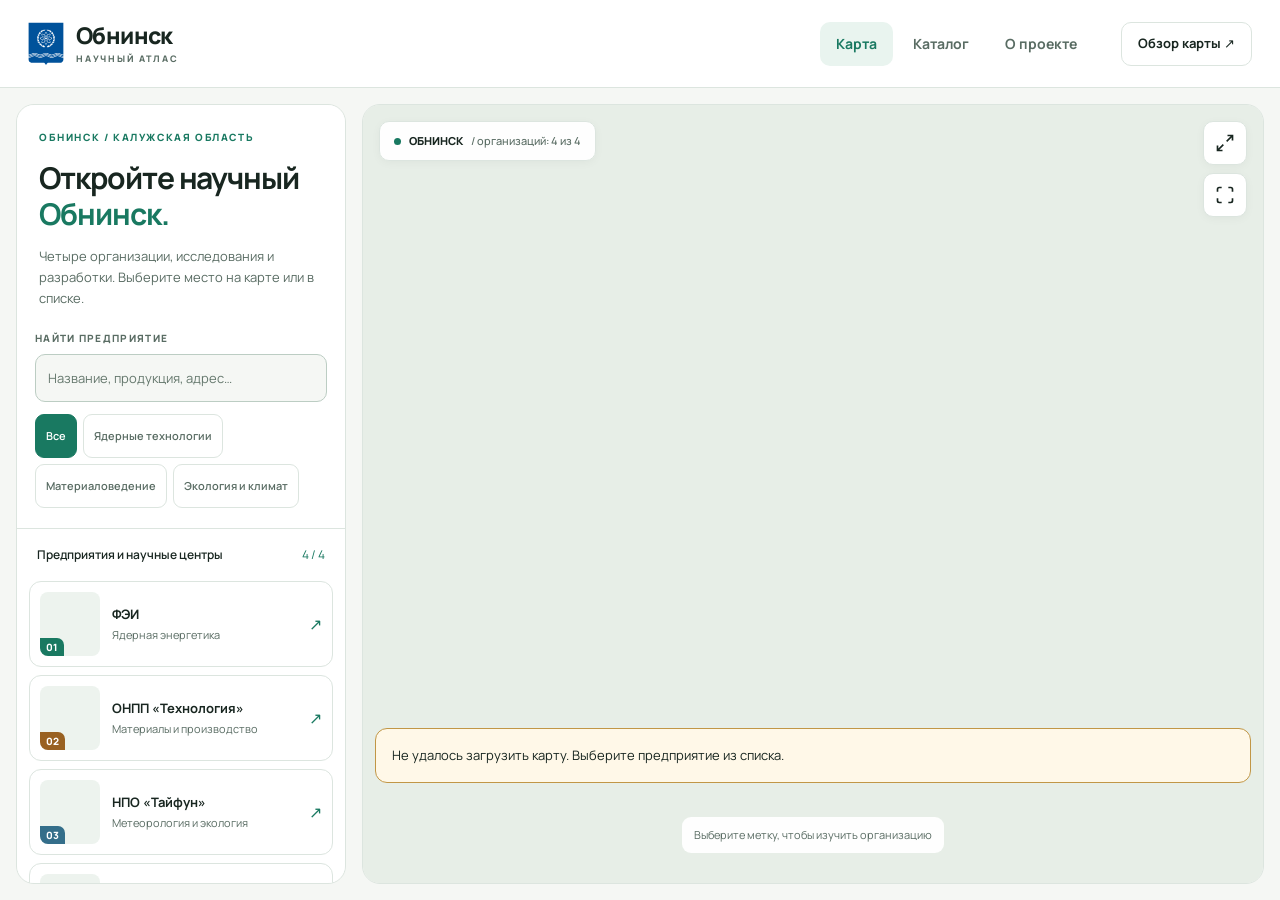
==== commit a114386c: "Обновить дизайн атласа и структуру репозитория" ====
--- a/index.html
+++ b/index.html
@@ -1,53 +1,221 @@
 <!doctype html>
 <html lang="ru">
-<head>
-  <meta charset="utf-8">
-  <meta name="viewport" content="width=device-width, initial-scale=1">
-  <meta name="theme-color" content="#123e39">
-  <meta name="description" content="Предприятия и научные центры Обнинска на интерактивной карте: фотографии, история, направления работы и адреса.">
-  <title>Обнинск · Карта научных организаций</title>
-  <link rel="icon" href="data:image/svg+xml,%3Csvg xmlns='http://www.w3.org/2000/svg' viewBox='0 0 32 32'%3E%3Crect width='32' height='32' rx='9' fill='%23123e39'/%3E%3Cpath d='M16 5a8 8 0 0 0-8 8c0 6 8 14 8 14s8-8 8-14a8 8 0 0 0-8-8' fill='%237af1c4'/%3E%3Ccircle cx='16' cy='13' r='3' fill='%23123e39'/%3E%3C/svg%3E">
-  <link rel="stylesheet" href="vendor/leaflet.css">
-  <link rel="stylesheet" href="style.css?v=20260929-crest">
-  <script src="vendor/leaflet.js" defer></script>
-  <script src="data.js?v=20260929-restored" defer></script>
-  <script src="photos.js?v=20260929-restored" defer></script>
-  <script src="app.js?v=20260929-restored" defer></script>
-</head>
-<body>
-  <header class="topbar">
-    <a class="brand" href="./" aria-label="Обнинск — начало"><img src="images/gerb_vector.svg" alt="" aria-hidden="true" class="crest-img" width="38" height="46"><span>Обнинск<span class="brand-sub">НАУЧНЫЙ ОБНИНСК</span></span></a>
-    <div class="header-note"><span class="edition">ГОРОДСКОЙ АТЛАС</span> 55.10° N / 36.61° E</div>
-    <div class="topbar-actions">
-      <button id="overview" class="outline">Вся карта <span aria-hidden="true">↗</span></button>
-    </div>
-  </header>
-  <main class="workspace">
-    <aside class="sidebar" aria-label="Предприятия Обнинска">
-      <div class="intro"><div class="eyebrow">ОБНИНСК / КАЛУЖСКАЯ ОБЛАСТЬ</div><h1>Наука. <br>Производство. <br><span>Обнинск.</span></h1><p>Наведите на метку, чтобы узнать о предприятии. На телефоне — коснитесь её.</p></div>
-      <div class="discovery"><label for="search">НАЙТИ ПРЕДПРИЯТИЕ</label><input id="search" type="search" placeholder="Название, продукция, адрес…" autocomplete="off"><div class="filters" aria-label="Отрасль"><button data-group="Все" aria-pressed="true">Все</button><button data-group="Ядерные технологии" aria-pressed="false">Ядерные технологии</button><button data-group="Материаловедение" aria-pressed="false">Материаловедение</button><button data-group="Экология и климат" aria-pressed="false">Экология и климат</button></div></div><div class="list-caption"><h2>Предприятия и научные центры</h2><span id="count"></span></div>
-      <nav id="places" aria-label="Выбрать предприятие"></nav><div id="empty-results" class="empty-results" hidden>Ничего не найдено.<button id="clear-search">Сбросить поиск</button></div>
-      <div class="sidebar-foot">Избранные организации · не полный реестр<br>Метки обозначают территории, а не проходные.<br><a href="catalog.html" style="color:inherit">Каталог без интернета</a> · <a href="project.html" style="color:inherit">Материалы проекта</a></div>
-    </aside>
-    <section class="map-wrap" aria-label="Интерактивная карта Обнинска">
-      <div id="map"></div>
-      <div class="map-label"><span class="live-dot"></span> ОБНИНСК <span class="muted">/ организаций: 4</span></div>
-      <div class="map-quick-actions">
-        <button id="reset-view-btn" class="map-action-btn" aria-label="Сбросить вид карты"><svg width="20" height="20" viewBox="0 0 24 24" fill="none" stroke="currentColor" stroke-width="2"><path d="M15 3h6v6M9 21H3v-6M21 3l-7 7M3 21l7-7"/></svg></button>
-        <button id="fullscreen-btn" class="map-action-btn" aria-label="На весь экран"><svg width="20" height="20" viewBox="0 0 24 24" fill="none" stroke="currentColor" stroke-width="2"><path d="M8 3H5a2 2 0 0 0-2 2v3m18 0V5a2 2 0 0 0-2-2h-3m0 18h3a2 2 0 0 0 2-2v-3M3 16v3a2 2 0 0 0 2 2h3"/></svg></button>
+  <head>
+    <meta charset="utf-8" />
+    <meta name="viewport" content="width=device-width, initial-scale=1" />
+    <meta name="theme-color" content="#F5F7F4" />
+    <meta
+      name="description"
+      content="Предприятия и научные центры Обнинска на интерактивной карте: фотографии, история, направления работы и адреса."
+    />
+    <title>Обнинск · Карта научных организаций</title>
+    <link
+      rel="icon"
+      href="data:image/svg+xml,%3Csvg xmlns='http://www.w3.org/2000/svg' viewBox='0 0 32 32'%3E%3Crect width='32' height='32' rx='9' fill='%23123e39'/%3E%3Cpath d='M16 5a8 8 0 0 0-8 8c0 6 8 14 8 14s8-8 8-14a8 8 0 0 0-8-8' fill='%237af1c4'/%3E%3Ccircle cx='16' cy='13' r='3' fill='%23123e39'/%3E%3C/svg%3E"
+    />
+    <link rel="stylesheet" href="vendor/leaflet.css" />
+    <link rel="stylesheet" href="assets/css/common.css?v=20261007-2" />
+    <link rel="stylesheet" href="assets/css/style.css?v=20261007-2" />
+    <script src="vendor/leaflet.js" defer></script>
+    <script src="assets/js/data.js?v=20261007-2" defer></script>
+    <script src="assets/js/photos.js?v=20261007-2" defer></script>
+    <script src="assets/js/app.js?v=20261007-2" defer></script>
+  </head>
+  <body>
+    <header class="site-header">
+      <a class="brand" href="index.html" aria-label="Научный Обнинск — главная"
+        ><img src="images/gerb_vector.svg" alt="" width="38" height="46" /><span
+          >Обнинск<small>НАУЧНЫЙ АТЛАС</small></span
+        ></a
+      >
+      <nav class="site-nav" aria-label="Основная навигация">
+        <a href="index.html" aria-current="page">Карта</a
+        ><a href="catalog.html">Каталог</a><a href="project.html">О проекте</a>
+      </nav>
+      <button id="overview" class="outline">Обзор карты ↗</button>
+    </header>
+    <main class="workspace" id="workspace" data-view="list">
+      <aside class="sidebar" aria-label="Предприятия Обнинска">
+        <div class="intro">
+          <div class="eyebrow">ОБНИНСК / КАЛУЖСКАЯ ОБЛАСТЬ</div>
+          <h1>Откройте научный<br /><span>Обнинск.</span></h1>
+          <p>
+            Четыре организации, исследования и разработки. Выберите место на
+            карте или в списке.
+          </p>
+        </div>
+        <div class="discovery">
+          <label for="search">НАЙТИ ПРЕДПРИЯТИЕ</label
+          ><input
+            id="search"
+            type="search"
+            placeholder="Название, продукция, адрес…"
+            autocomplete="off"
+          />
+          <div class="filters" aria-label="Отрасль">
+            <button data-group="Все" aria-pressed="true">Все</button
+            ><button data-group="Ядерные технологии" aria-pressed="false">
+              Ядерные технологии</button
+            ><button data-group="Материаловедение" aria-pressed="false">
+              Материаловедение</button
+            ><button data-group="Экология и климат" aria-pressed="false">
+              Экология и климат
+            </button>
+          </div>
+          <button id="reset-filters" class="reset-filters" hidden>
+            Сбросить поиск и фильтры
+          </button>
+          <div class="view-switch" role="group" aria-label="Представление">
+            <button id="view-list" aria-pressed="true" aria-controls="places">
+              Список</button
+            ><button id="view-map" aria-pressed="false" aria-controls="map">
+              Карта
+            </button>
+          </div>
+        </div>
+        <div class="list-caption">
+          <h2>Предприятия и научные центры</h2>
+          <span id="count" role="status" aria-live="polite"></span>
+        </div>
+        <nav id="places" aria-label="Выбрать предприятие"></nav>
+        <div id="empty-results" class="empty-results" hidden>
+          Ничего не найдено.<button id="clear-search">Сбросить поиск</button>
+        </div>
+        <div class="sidebar-foot">
+          Избранные организации · не полный реестр<br />Метки обозначают
+          территории, а не проходные.<br /><a
+            href="catalog.html"
+            style="color: inherit"
+            >Каталог без интернета</a
+          >
+          · <a href="project.html" style="color: inherit">Материалы проекта</a>
+        </div>
+      </aside>
+      <section class="map-wrap" aria-label="Интерактивная карта Обнинска">
+        <div id="map"></div>
+        <div class="map-label">
+          <span class="live-dot"></span> ОБНИНСК
+          <span class="muted">/ организаций: 4</span>
+        </div>
+        <div class="map-quick-actions">
+          <button
+            id="reset-view-btn"
+            class="map-action-btn"
+            aria-label="Сбросить вид карты"
+          >
+            <svg
+              width="20"
+              height="20"
+              viewBox="0 0 24 24"
+              fill="none"
+              stroke="currentColor"
+              stroke-width="2"
+            >
+              <path d="M15 3h6v6M9 21H3v-6M21 3l-7 7M3 21l7-7" />
+            </svg>
+          </button>
+          <button
+            id="fullscreen-btn"
+            class="map-action-btn"
+            aria-label="На весь экран"
+          >
+            <svg
+              width="20"
+              height="20"
+              viewBox="0 0 24 24"
+              fill="none"
+              stroke="currentColor"
+              stroke-width="2"
+            >
+              <path
+                d="M8 3H5a2 2 0 0 0-2 2v3m18 0V5a2 2 0 0 0-2-2h-3m0 18h3a2 2 0 0 0 2-2v-3M3 16v3a2 2 0 0 0 2 2h3"
+              />
+            </svg>
+          </button>
+        </div>
+        <div id="map-error" class="map-error" role="status" hidden>
+          Подложка карты не загрузилась. Карточки предприятий доступны в списке.
+          <button id="retry">Повторить</button>
+        </div>
+        <div class="map-hint">Выберите метку, чтобы изучить организацию</div>
+      </section>
+      <button
+        id="detail-backdrop"
+        class="detail-backdrop"
+        aria-label="Закрыть карточку"
+        tabindex="-1"
+        hidden
+      ></button>
+      <section id="detail" class="detail" aria-labelledby="detail-title" hidden>
+        <div class="detail-top">
+          <span>КАРТОЧКА ПРЕДПРИЯТИЯ</span>
+          <div class="detail-actions">
+            <button
+              id="share-detail"
+              class="icon-button"
+              title="Поделиться"
+              aria-label="Поделиться ссылкой"
+            >
+              <svg
+                width="18"
+                height="18"
+                viewBox="0 0 24 24"
+                fill="none"
+                stroke="currentColor"
+                stroke-width="2"
+                stroke-linecap="round"
+                stroke-linejoin="round"
+              >
+                <circle cx="18" cy="5" r="3" />
+                <circle cx="6" cy="12" r="3" />
+                <circle cx="18" cy="19" r="3" />
+                <line x1="8.59" y1="13.51" x2="15.42" y2="17.49" />
+                <line x1="15.41" y1="6.51" x2="8.59" y2="10.49" />
+              </svg></button
+            ><button
+              id="expand-detail"
+              class="expand-button"
+              aria-haspopup="dialog"
+              aria-controls="detail-window"
+            >
+              Развернуть ↗</button
+            ><button
+              id="close-detail"
+              class="icon-button"
+              aria-label="Закрыть карточку"
+            >
+              ×
+            </button>
+          </div>
+        </div>
+        <div id="detail-content"></div>
+      </section>
+    </main>
+    <dialog
+      id="detail-window"
+      class="detail-modal"
+      aria-labelledby="detail-title"
+    ></dialog>
+    <dialog id="lightbox" aria-label="Просмотр фотографии">
+      <button
+        id="close-photo"
+        class="icon-button"
+        aria-label="Закрыть фотографию"
+      >
+        ×</button
+      ><img id="large-photo" alt="" />
+      <div class="photo-nav">
+        <button id="prev-photo" aria-label="Предыдущее фото">←</button
+        ><span id="photo-position" aria-live="polite"></span
+        ><button id="next-photo" aria-label="Следующее фото">→</button>
       </div>
-      <div id="map-error" class="map-error" role="status" hidden>Подложка карты не загрузилась. Карточки предприятий доступны в списке. <button id="retry">Повторить</button></div>
-      <div class="map-hint">Наведите на метку · Нажмите, чтобы приблизить</div>
-    </section>
-    <section id="detail" class="detail" aria-labelledby="detail-title" hidden>
-      <div class="detail-top"><span>КАРТОЧКА ПРЕДПРИЯТИЯ</span><div class="detail-actions"><button id="share-detail" class="icon-button" title="Поделиться" aria-label="Поделиться ссылкой"><svg width="18" height="18" viewBox="0 0 24 24" fill="none" stroke="currentColor" stroke-width="2" stroke-linecap="round" stroke-linejoin="round"><circle cx="18" cy="5" r="3"/><circle cx="6" cy="12" r="3"/><circle cx="18" cy="19" r="3"/><line x1="8.59" y1="13.51" x2="15.42" y2="17.49"/><line x1="15.41" y1="6.51" x2="8.59" y2="10.49"/></svg></button><button id="expand-detail" class="expand-button" aria-haspopup="dialog" aria-controls="detail-window">Развернуть ↗</button><button id="close-detail" class="icon-button" aria-label="Закрыть карточку">×</button></div></div>
-      <div id="detail-content"></div>
-    </section>
-  </main>
-  <dialog id="detail-window" class="detail-modal" aria-labelledby="detail-title"></dialog>
-  <dialog id="lightbox" aria-label="Просмотр фотографии"><button id="close-photo" class="icon-button" aria-label="Закрыть фотографию">×</button><img id="large-photo" alt=""><div class="photo-nav"><button id="prev-photo" aria-label="Предыдущее фото">←</button><span id="photo-position" aria-live="polite"></span><button id="next-photo" aria-label="Следующее фото">→</button></div><p id="photo-caption"></p></dialog>
-  <noscript><p class="noscript">Для интерактивной карты включите JavaScript в браузере.</p></noscript>
-  <div id="toast-container" class="toast-container" aria-live="polite"></div>
-</body>
+      <p id="photo-caption"></p>
+    </dialog>
+    <noscript
+      ><p class="noscript">
+        Для интерактивной карты включите JavaScript в браузере.
+      </p></noscript
+    >
+    <div id="toast-container" class="toast-container" aria-live="polite"></div>
+  </body>
 </html>
-
--- a/assets/css/common.css
+++ b/assets/css/common.css
@@ -0,0 +1,188 @@
+@import url('https://fonts.googleapis.com/css2?family=Manrope:wght@400;500;600;700;800&display=swap');
+
+:root {
+  font-family: Manrope, Arial, sans-serif;
+  font-synthesis: none;
+  color: #182620;
+  background: #f5f7f4;
+  --ink: #182620;
+  --accent: #197961;
+  --primary: #197961;
+  --line: #dce5df;
+  --muted: #596c63;
+  --surface: #fff;
+  --surface-container: #edf3ee;
+  --surface-high: #e5ede7;
+  --outline: #dce5df;
+}
+* {
+  box-sizing: border-box;
+}
+body {
+  margin: 0;
+  line-height: 1.65;
+}
+button,
+input {
+  font: inherit;
+}
+button {
+  cursor: pointer;
+  color: inherit;
+  min-height: 44px;
+}
+a {
+  color: var(--accent);
+  text-underline-offset: 4px;
+}
+button,
+a {
+  -webkit-tap-highlight-color: transparent;
+}
+button:disabled {
+  opacity: 0.45;
+  cursor: default;
+}
+[hidden] {
+  display: none !important;
+}
+button:focus-visible,
+a:focus-visible,
+input:focus-visible,
+summary:focus-visible,
+[tabindex]:focus-visible {
+  outline: 3px solid #af741e;
+  outline-offset: 3px;
+}
+h1,
+h2,
+h3 {
+  line-height: 1.2;
+  letter-spacing: -0.035em;
+}
+p {
+  overflow-wrap: break-word;
+}
+.site-header {
+  min-height: 88px;
+  padding: 16px 28px;
+  display: flex;
+  align-items: center;
+  gap: 28px;
+  background: white;
+  border-bottom: 1px solid var(--line);
+}
+.brand {
+  display: flex;
+  align-items: center;
+  gap: 12px;
+  color: var(--ink);
+  font-size: 23px;
+  font-weight: 800;
+  line-height: 1.2;
+  text-decoration: none;
+  letter-spacing: -0.6px;
+}
+.brand img {
+  width: auto;
+  height: 44px;
+}
+.brand small {
+  display: block;
+  margin-top: 5px;
+  color: var(--muted);
+  font-size: 9px;
+  letter-spacing: 1.8px;
+}
+.site-nav {
+  display: flex;
+  gap: 4px;
+  margin-left: auto;
+}
+.site-nav a {
+  display: inline-flex;
+  align-items: center;
+  justify-content: center;
+  min-height: 44px;
+  padding: 9px 16px;
+  border-radius: 10px;
+  color: var(--muted);
+  text-decoration: none;
+  font-size: 14px;
+  font-weight: 700;
+  white-space: nowrap;
+}
+.site-nav a:hover {
+  background: #f5f7f4;
+  color: var(--ink);
+}
+.site-nav a[aria-current='page'] {
+  background: #e9f4ef;
+  color: var(--accent);
+}
+.outline {
+  background: white;
+  border: 1px solid var(--line);
+  border-radius: 10px;
+  padding: 10px 16px;
+  font-size: 13px;
+  font-weight: 700;
+}
+.outline:hover {
+  background: #edf3ee;
+}
+.eyebrow {
+  color: var(--accent);
+  font-size: 10px;
+  font-weight: 800;
+  letter-spacing: 1.6px;
+}
+.site-footer {
+  border-top: 1px solid var(--line);
+  padding: 24px;
+  color: var(--muted);
+  text-align: center;
+  font-size: 12px;
+}
+@media (max-width: 700px) {
+  .site-header {
+    padding: 12px 18px;
+    gap: 12px;
+    flex-wrap: wrap;
+  }
+  .brand {
+    font-size: 20px;
+  }
+  .brand img {
+    height: 38px;
+  }
+  .site-nav {
+    order: 3;
+    width: 100%;
+    margin: 0;
+  }
+  .site-nav a {
+    flex: 1;
+    padding-inline: 10px;
+  }
+  .site-header > .outline {
+    margin-left: auto;
+    padding: 8px 10px;
+    font-size: 11px;
+  }
+}
+@media (prefers-reduced-motion: reduce) {
+  *,
+  *::before,
+  *::after {
+    scroll-behavior: auto !important;
+    transition: none !important;
+    animation: none !important;
+  }
+}
+@media print {
+  .site-header,
+  .site-footer {
+    display: none;
+  }
+}
--- a/assets/css/style.css
+++ b/assets/css/style.css
@@ -0,0 +1,1262 @@
+.icon-button {
+  width: 36px;
+  height: 36px;
+  border: 0;
+  border-radius: 50%;
+  background: #edf3ef;
+  font-size: 25px;
+  display: grid;
+  place-items: center;
+  flex-shrink: 0;
+}
+
+.detail-hero {
+  display: block;
+  width: 100%;
+  border: 0;
+  padding: 0;
+  background: #edf2ed;
+  position: relative;
+  min-height: 80px;
+}
+
+.detail-hero img {
+  display: block;
+  aspect-ratio: 16 / 9;
+  width: 100%;
+  height: auto;
+  max-height: 280px;
+  object-fit: cover;
+  object-position: center;
+}
+
+.photo-expand {
+  position: absolute;
+  right: 15px;
+  bottom: 15px;
+  font-size: 12px;
+  font-weight: 700;
+  background: #ffffffed;
+  padding: 10px 13px;
+  border-radius: 100px;
+  box-shadow: 0 2px 12px #0002;
+}
+
+.tag {
+  display: inline-block;
+  font-size: 10px;
+  font-weight: 800;
+  text-transform: uppercase;
+  letter-spacing: 1px;
+  background: #e7f4ed;
+  color: #21634d;
+  padding: 7px 10px;
+  border-radius: 6px;
+}
+
+#detail-title {
+  font-size: 31px;
+  line-height: 1.13;
+  letter-spacing: -1px;
+  margin: 15px 0 10px;
+}
+
+.detail-lead {
+  font-size: 18px;
+  line-height: 1.5;
+  color: #244d3f;
+  font-weight: 700;
+  margin: 0 0 14px;
+}
+
+.full-name {
+  font-size: 13px;
+  line-height: 1.65;
+  color: #6b7b71;
+}
+
+.facts {
+  display: flex;
+  gap: 32px;
+  border-block: 1px solid var(--line);
+  padding: 20px 0;
+  margin: 23px 0;
+}
+
+.facts strong {
+  font-size: 30px;
+  letter-spacing: -1px;
+  display: block;
+}
+
+.facts span {
+  font-size: 12px;
+  display: block;
+  color: #6a7e70;
+  margin-top: 4px;
+  max-width: 150px;
+}
+
+.description {
+  font-size: 16px;
+  line-height: 1.8;
+  color: #3a5146;
+}
+
+.detail-text h3 {
+  font-size: 19px;
+  letter-spacing: -0.3px;
+  margin: 29px 0 14px;
+}
+
+.example {
+  display: flex;
+  gap: 13px;
+  padding: 17px 0;
+  border-bottom: 1px solid #e4eae5;
+}
+
+.example-no {
+  font-size: 12px;
+  font-weight: 800;
+  line-height: 24px;
+  color: #3c9071;
+  flex-shrink: 0;
+}
+
+.example h4 {
+  font-size: 15px;
+  line-height: 1.5;
+  margin: 0 0 6px;
+}
+
+.example p {
+  font-size: 14px;
+  line-height: 1.75;
+  margin: 0;
+  color: #596d61;
+}
+
+.timeline {
+  padding: 0;
+  list-style: none;
+}
+
+.timeline li {
+  display: grid;
+  grid-template-columns: 55px 1fr;
+  gap: 12px;
+  padding: 13px 0;
+  border-bottom: 1px solid #e8eee9;
+  line-height: 1.65;
+  font-size: 14px;
+}
+
+.timeline strong {
+  color: #276f51;
+}
+
+.timeline span {
+  color: #53695b;
+}
+
+.section-count {
+  font-size: 12px;
+  vertical-align: middle;
+  margin-left: 6px;
+  color: #5c8070;
+}
+
+.gallery {
+  display: grid;
+  grid-template-columns: repeat(3, minmax(0, 1fr));
+  gap: 8px;
+}
+
+.gallery-item {
+  border: 0;
+  padding: 0;
+  background: #e8efe9;
+  border-radius: 9px;
+  overflow: hidden;
+  position: relative;
+  aspect-ratio: 4 / 3;
+  min-height: 0;
+}
+
+.gallery-item img {
+  width: 100%;
+  height: 100%;
+  object-fit: cover;
+  display: block;
+  transition: transform 0.2s;
+}
+
+.gallery-item:hover img {
+  transform: scale(1.05);
+}
+
+.gallery-item > span {
+  position: absolute;
+  right: 6px;
+  bottom: 5px;
+  font-size: 10px;
+  background: #143f30db;
+  color: white;
+  border-radius: 4px;
+  padding: 3px 5px;
+}
+
+.photo-note {
+  font-size: 12px;
+  color: #677f6e;
+  line-height: 1.75;
+}
+
+.directions {
+  display: flex;
+  flex-wrap: wrap;
+  gap: 7px;
+}
+
+.directions span {
+  font-size: 12px;
+  padding: 8px 10px;
+  border: 1px solid #dce7de;
+  border-radius: 7px;
+  background: #f6f9f5;
+}
+
+.address-card {
+  margin-top: 28px;
+  padding: 18px 20px;
+  background: #f0f5ee;
+  border-radius: 13px;
+  border: 1px solid #dce8da;
+}
+
+.address-card h3 {
+  margin: 0 0 10px;
+  font-size: 15px;
+}
+
+.address {
+  font-size: 15px;
+  line-height: 1.6;
+}
+
+.address-card a {
+  font-size: 13px;
+  color: #1e7051;
+  display: inline-block;
+  margin-top: 12px;
+}
+
+.site-link {
+  display: block;
+  margin: 20px 0;
+  background: #173e30;
+  color: #effff0;
+  border-radius: 11px;
+  padding: 15px;
+  text-align: center;
+  text-decoration: none;
+  font-size: 14px;
+  font-weight: 800;
+}
+
+.site-link:hover {
+  background: #286146;
+}
+
+.sources {
+  font-size: 12px;
+  color: #637b6b;
+  line-height: 1.8;
+  overflow-wrap: anywhere;
+}
+
+.sources summary {
+  cursor: pointer;
+  font-weight: 700;
+  color: #3d5a48;
+}
+
+.sources a {
+  margin-right: 9px;
+}
+
+.sources p {
+  margin: 12px 0;
+}
+
+.photo-failed {
+  display: block;
+  padding: 14px;
+  font-size: 12px;
+  background: #e6efe9;
+  color: #2d5946;
+}
+
+.gallery-item > .photo-failed {
+  position: static;
+  font-size: 11px;
+}
+
+.noscript {
+  position: fixed;
+  bottom: 20px;
+  left: 20px;
+  padding: 20px;
+  background: white;
+  z-index: 2000;
+}
+
+dialog {
+  border: 1px solid #3d5f53;
+  border-radius: 18px;
+  padding: 44px 20px 20px;
+  background: #0d201a;
+  color: #edf8f1;
+  max-width: 94vw;
+  max-height: 94dvh;
+  box-shadow: 0 25px 100px #0008;
+}
+
+dialog::backdrop {
+  background: #020d09ed;
+  backdrop-filter: blur(8px);
+}
+
+dialog .icon-button {
+  position: absolute;
+  right: 12px;
+  top: 9px;
+}
+
+dialog img {
+  display: block;
+  max-width: 90vw;
+  max-height: 82dvh;
+  object-fit: contain;
+  border-radius: 8px;
+  box-shadow: 0 12px 48px rgba(0, 0, 0, 0.6);
+  margin: auto;
+}
+
+dialog p {
+  font-size: 13px;
+  line-height: 1.7;
+  max-width: 850px;
+}
+
+dialog a {
+  color: #a9eacf;
+}
+
+.photo-nav {
+  display: flex;
+  justify-content: center;
+  align-items: center;
+  gap: 25px;
+  margin-top: 18px;
+}
+
+.photo-nav span {
+  min-width: 50px;
+  text-align: center;
+  font-size: 13px;
+}
+
+.detail-actions {
+  display: flex;
+  align-items: center;
+  gap: 8px;
+}
+
+.expand-button:hover {
+  background: #dceee1;
+}
+
+dialog.detail-modal {
+  position: fixed;
+  inset: 0;
+  margin: auto;
+  width: min(1060px, 94vw);
+  height: 92dvh;
+  max-height: 92dvh;
+  max-width: 94vw;
+  padding: 0;
+  overflow: hidden;
+  border-radius: 22px;
+  background: #fff;
+  color: var(--ink);
+}
+
+dialog.detail-modal::backdrop {
+  background: #06130dcc;
+  backdrop-filter: blur(7px);
+}
+
+.detail-modal .detail {
+  position: relative;
+  inset: auto;
+  display: block;
+  width: 100%;
+  height: 100%;
+  max-height: none;
+  padding: 0;
+  border: 0;
+  border-radius: 0;
+  box-shadow: none;
+  overflow: auto;
+}
+
+.detail-modal .detail-top {
+  padding: 14px 26px;
+}
+
+.detail-modal .detail-actions .icon-button {
+  position: static;
+  right: auto;
+  top: auto;
+}
+
+.detail-modal img {
+  max-width: none;
+  max-height: none;
+  margin: 0;
+}
+
+.detail-modal .detail-hero img {
+  width: 100%;
+  height: auto;
+  aspect-ratio: 16 / 9;
+  max-height: 420px;
+  object-fit: cover;
+}
+
+.detail-modal .detail-text {
+  max-width: 850px;
+  margin: auto;
+  padding: 36px 40px 48px;
+}
+
+.detail-modal #detail-title {
+  font-size: 42px;
+}
+
+.detail-modal .detail-text p {
+  max-width: none;
+}
+
+.detail-modal .description {
+  font-size: 18px;
+}
+
+.detail-modal .example p {
+  font-size: 16px;
+}
+
+.detail-modal .detail-lead {
+  font-size: 22px;
+}
+
+.detail-modal .detail-text a {
+  color: #216347;
+}
+
+.detail-modal .site-link {
+  color: #effff0 !important;
+}
+
+.detail-modal .gallery {
+  gap: 12px;
+}
+
+.detail-modal .gallery-item img {
+  width: 100%;
+  height: 100%;
+  object-fit: cover;
+}
+
+@media (max-width: 700px) {
+  .detail-top {
+    gap: 8px;
+    letter-spacing: 1px;
+    font-size: 9px;
+  }
+  .expand-button {
+    font-size: 11px;
+    padding: 8px;
+  }
+  dialog.detail-modal {
+    width: 100%;
+    max-width: 100%;
+    height: 100dvh;
+    max-height: 100dvh;
+    border: 0;
+    border-radius: 0;
+  }
+  .detail-modal .detail-top {
+    padding: 12px 16px;
+    padding-top: max(12px, env(safe-area-inset-top));
+  }
+  .detail-modal .detail-text {
+    padding: 24px 20px 40px;
+    padding-bottom: max(40px, env(safe-area-inset-bottom));
+  }
+  .detail-modal #detail-title {
+    font-size: 30px;
+  }
+  .detail-modal .detail-lead {
+    font-size: 18px;
+  }
+  .detail-modal .description {
+    font-size: 16px;
+  }
+  .detail-modal .gallery-item img {
+    width: 100%;
+    height: 100%;
+    object-fit: cover;
+  }
+}
+
+.detail-text dd {
+  margin: 4px 0 18px;
+  line-height: 1.6;
+}
+
+.detail-text > h4 {
+  margin: 22px 0 8px;
+}
+
+.detail-text p {
+  line-height: 1.65;
+}
+
+.workspace {
+  position: relative;
+  display: flex;
+  height: calc(100dvh - 88px);
+  min-height: 520px;
+  gap: 16px;
+  padding: 16px;
+}
+
+.sidebar {
+  width: 330px;
+  flex: none;
+  overflow: auto;
+  background: #fff;
+  border: 1px solid var(--line);
+  border-radius: 18px;
+  scrollbar-width: thin;
+}
+
+.intro {
+  padding: 24px 22px 20px;
+}
+
+.intro h1 {
+  font-size: 30px;
+  margin: 14px 0;
+}
+
+.intro h1 span {
+  color: var(--accent);
+}
+
+.intro p {
+  font-size: 13px;
+  color: var(--muted);
+  margin: 0;
+}
+
+.discovery {
+  padding: 0 18px 20px;
+}
+
+.discovery label {
+  display: block;
+  margin-bottom: 8px;
+  font-size: 10px;
+  font-weight: 800;
+  letter-spacing: 1.3px;
+  color: var(--muted);
+}
+
+.discovery input {
+  width: 100%;
+  min-height: 48px;
+  padding: 12px;
+  background: #f5f7f4;
+  border: 1px solid #bccdc3;
+  border-radius: 10px;
+  color: var(--ink);
+  font-size: 13px;
+}
+
+.discovery input::placeholder {
+  color: #65786d;
+}
+
+.filters {
+  flex-wrap: wrap;
+  display: flex;
+  gap: 6px;
+  margin-top: 12px;
+}
+
+.filters button {
+  padding: 7px 10px;
+  border: 1px solid var(--line);
+  border-radius: 9px;
+  background: white;
+  color: var(--muted);
+  font-size: 11px;
+  font-weight: 600;
+}
+
+.filters button[aria-pressed='true'] {
+  background: var(--accent);
+  border-color: var(--accent);
+  color: white;
+}
+
+.reset-filters {
+  background: none;
+  border: 0;
+  padding: 8px 0;
+  color: var(--accent);
+  font-size: 12px;
+  text-decoration: underline;
+  text-underline-offset: 3px;
+}
+
+.view-switch {
+  display: none;
+}
+
+.list-caption {
+  border-top: 1px solid var(--line);
+  display: flex;
+  align-items: center;
+  gap: 12px;
+  padding: 16px 20px 8px;
+}
+
+.list-caption h2 {
+  margin: 0;
+  font-size: 12px;
+  letter-spacing: 0;
+  font-weight: 600;
+}
+
+.list-caption > span {
+  margin-left: auto;
+  color: var(--accent);
+  white-space: nowrap;
+  font-size: 12px;
+}
+
+.place {
+  display: flex;
+  align-items: center;
+  gap: 12px;
+  width: calc(100% - 24px);
+  padding: 10px;
+  margin: 8px 12px;
+  border: 1px solid var(--line);
+  border-radius: 12px;
+  background: white;
+  text-align: left;
+}
+
+.place:hover {
+  background: #f5f7f4;
+  border-color: #95b9a7;
+}
+
+.place[aria-pressed='true'] {
+  border-color: var(--accent);
+  background: #eaf5ef;
+}
+
+.place-preview {
+  position: relative;
+  width: 60px;
+  height: 64px;
+  flex: none;
+  border-radius: 8px;
+  background: #edf3ee;
+  overflow: hidden;
+}
+
+.place-preview img {
+  width: 100%;
+  height: 100%;
+  object-fit: cover;
+}
+
+.place-num {
+  position: absolute;
+  bottom: 0;
+  left: 0;
+  border-radius: 0 7px 0 0;
+  padding: 1px 6px;
+  color: white;
+  background: var(--sector, var(--accent));
+  font-size: 10px;
+  font-weight: 800;
+}
+
+.place-copy {
+  min-width: 0;
+}
+
+.place strong {
+  display: block;
+  font-size: 13px;
+  line-height: 1.5;
+}
+
+.place small {
+  display: block;
+  color: var(--muted);
+  font-size: 11px;
+  line-height: 1.5;
+  margin-top: 3px;
+}
+
+.place-arrow {
+  margin-left: auto;
+  color: var(--accent);
+}
+
+.sidebar-foot {
+  padding: 18px 22px;
+  font-size: 11px;
+  color: var(--muted);
+  line-height: 1.8;
+}
+
+.empty-results {
+  padding: 20px;
+  font-size: 14px;
+}
+
+.empty-results button {
+  display: block;
+  margin-top: 12px;
+  background: #e9f4ef;
+  border: 1px solid var(--line);
+  padding: 8px 12px;
+  border-radius: 8px;
+}
+
+.map-wrap {
+  flex: 1;
+  min-width: 0;
+  position: relative;
+  border: 1px solid var(--line);
+  border-radius: 18px;
+  overflow: hidden;
+  isolation: isolate;
+}
+
+#map {
+  width: 100%;
+  height: 100%;
+  background: #e7eee7;
+}
+
+.map-label {
+  position: absolute;
+  left: 16px;
+  top: 16px;
+  z-index: 500;
+  display: flex;
+  align-items: center;
+  gap: 8px;
+  background: #fffffff2;
+  padding: 10px 14px;
+  border: 1px solid var(--line);
+  border-radius: 10px;
+  font-size: 11px;
+  font-weight: 800;
+  box-shadow: 0 2px 10px #1826200a;
+}
+
+.live-dot {
+  width: 7px;
+  height: 7px;
+  border-radius: 50%;
+  background: var(--accent);
+}
+
+.muted {
+  color: var(--muted);
+  font-weight: 500;
+}
+
+.map-quick-actions {
+  position: absolute;
+  top: 16px;
+  right: 16px;
+  z-index: 500;
+  display: flex;
+  flex-direction: column;
+  gap: 8px;
+}
+
+.map-action-btn {
+  display: grid;
+  place-items: center;
+  width: 44px;
+  height: 44px;
+  background: white;
+  color: var(--ink);
+  border: 1px solid var(--line);
+  border-radius: 10px;
+  box-shadow: 0 2px 10px #1826200a;
+}
+
+.map-action-btn:hover {
+  background: #e9f4ef;
+}
+
+.map-hint {
+  position: absolute;
+  bottom: 30px;
+  left: 50%;
+  transform: translateX(-50%);
+  z-index: 500;
+  background: #fffffff0;
+  border-radius: 9px;
+  padding: 9px 12px;
+  color: var(--muted);
+  font-size: 11px;
+  white-space: nowrap;
+  pointer-events: none;
+}
+
+.map-error {
+  position: absolute;
+  bottom: 100px;
+  left: 12px;
+  right: 12px;
+  z-index: 700;
+  padding: 16px;
+  border: 1px solid #c19646;
+  border-radius: 12px;
+  background: #fff8e8;
+  font-size: 13px;
+}
+
+.map-error button {
+  margin-top: 8px;
+  border: 1px solid #c19646;
+  background: white;
+  border-radius: 8px;
+  padding: 8px 12px;
+}
+
+.leaflet-control-zoom {
+  border: 1px solid var(--line) !important;
+  border-radius: 10px !important;
+  overflow: hidden;
+}
+
+.leaflet-control-zoom a {
+  width: 44px !important;
+  height: 44px !important;
+  line-height: 44px !important;
+  color: var(--ink) !important;
+}
+
+.leaflet-control-layers {
+  border: 1px solid var(--line) !important;
+  border-radius: 10px !important;
+}
+
+.leaflet-control-layers label {
+  display: flex;
+  align-items: center;
+  min-height: 44px;
+  font-family: Manrope, Arial, sans-serif;
+  font-size: 12px;
+}
+
+.leaflet-control-layers input {
+  accent-color: var(--accent);
+}
+
+.leaflet-control-attribution {
+  max-width: 85%;
+  font-size: 9px !important;
+}
+
+.pin {
+  background: none;
+  border: 0;
+}
+
+.pin-body {
+  width: 44px;
+  height: 44px;
+  display: grid;
+  place-items: center;
+  border: 3px solid white;
+  border-radius: 50% 50% 50% 9px;
+  transform: rotate(-45deg);
+  background: #197961;
+  box-shadow: 0 3px 12px #18262040;
+}
+
+.pin-body span {
+  transform: rotate(45deg);
+  color: white;
+  font-size: 13px;
+  font-weight: 800;
+}
+
+.pin.selected .pin-body,
+.pin.hovered .pin-body {
+  background: #10513f;
+  box-shadow: 0 0 0 6px #19796130;
+}
+
+.map-tooltip {
+  border: 1px solid var(--line) !important;
+  border-radius: 8px !important;
+  font:
+    700 12px Manrope,
+    Arial,
+    sans-serif !important;
+}
+
+.toast-container {
+  position: fixed;
+  bottom: 20px;
+  left: 50%;
+  transform: translateX(-50%);
+  z-index: 2500;
+  pointer-events: none;
+  display: flex;
+  flex-direction: column;
+  gap: 8px;
+  max-width: calc(100vw - 24px);
+}
+
+.toast {
+  background: #182620;
+  color: white;
+  padding: 12px 20px;
+  border-radius: 12px;
+  font-size: 13px;
+  opacity: 0;
+  transition: opacity 0.3s;
+}
+
+.toast.show {
+  opacity: 1;
+}
+
+.copy-coords-btn {
+  margin: 10px 10px 0 0;
+  border: 1px solid #bccdc3;
+  background: white;
+  border-radius: 8px;
+  padding: 8px 12px;
+  font-size: 12px;
+}
+
+.summary-address {
+  font-size: 14px;
+  font-weight: 700;
+}
+
+.summary-actions {
+  display: flex;
+  flex-wrap: wrap;
+  gap: 8px;
+}
+
+.summary-actions a {
+  display: inline-flex;
+  align-items: center;
+  min-height: 44px;
+  padding: 8px 12px;
+  background: #edf3ee;
+  border-radius: 8px;
+  font-size: 12px;
+  font-weight: 700;
+  text-decoration: none;
+}
+
+.detail-sections {
+  display: flex;
+  flex-wrap: wrap;
+  margin-top: 20px;
+  gap: 4px 12px;
+  border-block: 1px solid var(--line);
+}
+
+.detail-sections a {
+  display: inline-flex;
+  align-items: center;
+  min-height: 44px;
+  font-size: 12px;
+}
+
+.detail-text h3,
+.sources {
+  scroll-margin-top: 80px;
+}
+
+.detail-backdrop {
+  display: none;
+}
+
+.detail {
+  position: relative;
+  top: 28px;
+  right: 28px;
+  bottom: 28px;
+  width: 370px;
+  background: #fff;
+  z-index: 1100;
+  border: 1px solid #dce5dd;
+  border-radius: 18px;
+  box-shadow: none;
+  overflow: auto;
+  scrollbar-color: #bdcfc4 white;
+  inset: auto;
+  flex: none;
+}
+
+.detail-top {
+  position: sticky;
+  top: 0;
+  z-index: 5;
+  background: #fffffff5;
+  backdrop-filter: blur(16px);
+  padding: 12px 18px;
+  display: flex;
+  justify-content: space-between;
+  align-items: center;
+  font-size: 10px;
+  letter-spacing: 0.7px;
+  font-weight: 800;
+  color: #47655b;
+  border-bottom: 1px solid #e3ece6;
+  gap: 8px;
+}
+
+.detail-top > span {
+  font-size: 9px;
+}
+
+.detail-top .icon-button {
+  width: 44px;
+  height: 44px;
+}
+
+.expand-button {
+  border: 1px solid #b8cfc1;
+  border-radius: 9px;
+  padding: 9px 12px;
+  background: #eff7f0;
+  color: #204d38;
+  font:
+    700 12px Manrope,
+    Arial,
+    sans-serif;
+  letter-spacing: 0;
+  white-space: nowrap;
+  min-height: 44px;
+  padding-inline: 8px;
+}
+
+.detail-text {
+  padding: 24px;
+}
+
+.detail-text a {
+  overflow-wrap: anywhere;
+}
+
+#lightbox .icon-button {
+  width: 44px;
+  height: 44px;
+}
+
+.photo-nav button {
+  width: 42px;
+  height: 38px;
+  border: 1px solid #527363;
+  border-radius: 9px;
+  background: #213b2d;
+  color: white;
+  font-size: 20px;
+  min-width: 44px;
+}
+
+@media (min-width: 1400px) {
+  .sidebar {
+    width: 350px;
+  }
+  .detail {
+    width: 400px;
+  }
+}
+
+@media (min-width: 701px) and (max-width: 1000px) {
+  .workspace {
+    padding: 12px;
+    gap: 12px;
+  }
+  .sidebar {
+    width: 280px;
+  }
+  .detail {
+    width: 360px;
+  }
+  .workspace.has-detail .sidebar {
+    display: none;
+  }
+  .workspace.has-detail .map-label .muted {
+    display: none;
+  }
+  .map-hint {
+    display: none;
+  }
+}
+
+@media (max-width: 700px) {
+  body.detail-open {
+    overflow: hidden;
+  }
+  .detail-backdrop {
+    display: block;
+    position: fixed;
+    inset: 0;
+    z-index: 1000;
+    background: #18262055;
+    border: 0;
+    border-radius: 0;
+  }
+  .workspace {
+    display: flex;
+    flex-direction: column;
+    height: auto;
+    min-height: calc(100dvh - 130px);
+    gap: 12px;
+    padding: 12px;
+  }
+  .sidebar {
+    width: 100%;
+    overflow: visible;
+  }
+  .intro {
+    padding: 20px 18px 16px;
+  }
+  .intro h1 {
+    font-size: 29px;
+  }
+  .intro h1 br {
+    display: none;
+  }
+  .intro h1 span::before {
+    content: ' ';
+  }
+  .discovery {
+    padding-bottom: 12px;
+  }
+  .view-switch {
+    display: flex;
+    gap: 4px;
+    background: #edf3ee;
+    border-radius: 10px;
+    padding: 4px;
+    margin-top: 14px;
+  }
+  .view-switch button {
+    flex: 1;
+    border: 0;
+    background: transparent;
+    font-size: 13px;
+    border-radius: 7px;
+    font-weight: 700;
+  }
+  .view-switch button[aria-pressed='true'] {
+    background: white;
+    color: var(--accent);
+    box-shadow: 0 1px 5px #18262015;
+  }
+  .workspace[data-view='list'] .map-wrap {
+    display: none;
+  }
+  .workspace[data-view='map'] #places,
+  .workspace[data-view='map'] .list-caption,
+  .workspace[data-view='map'] .sidebar-foot,
+  .workspace[data-view='map'] #empty-results {
+    display: none;
+  }
+  .map-wrap {
+    flex: none;
+    height: 62dvh;
+    min-height: 390px;
+  }
+  .place-preview {
+    width: 70px;
+    height: 70px;
+  }
+  .place strong {
+    font-size: 14px;
+  }
+  .place small {
+    font-size: 12px;
+  }
+  .map-label {
+    left: 10px;
+    top: 10px;
+    padding: 8px 10px;
+    font-size: 10px;
+    gap: 5px;
+  }
+  .map-quick-actions {
+    top: 54px;
+    right: 10px;
+  }
+  .map-hint {
+    display: none;
+  }
+  .detail {
+    position: fixed;
+    z-index: 1100;
+    inset: auto 0 0;
+    width: 100%;
+    max-height: 88dvh;
+    border-radius: 20px 20px 0 0;
+    box-shadow: 0 -15px 70px #18262040;
+    padding-bottom: env(safe-area-inset-bottom);
+  }
+  .detail-top {
+    padding: 10px 14px;
+  }
+  .detail-text {
+    padding: 22px;
+  }
+  #detail-title {
+    font-size: 29px;
+  }
+  .detail-actions {
+    gap: 4px;
+  }
+  dialog img {
+    max-width: 85vw;
+    max-height: 60dvh;
+  }
+}
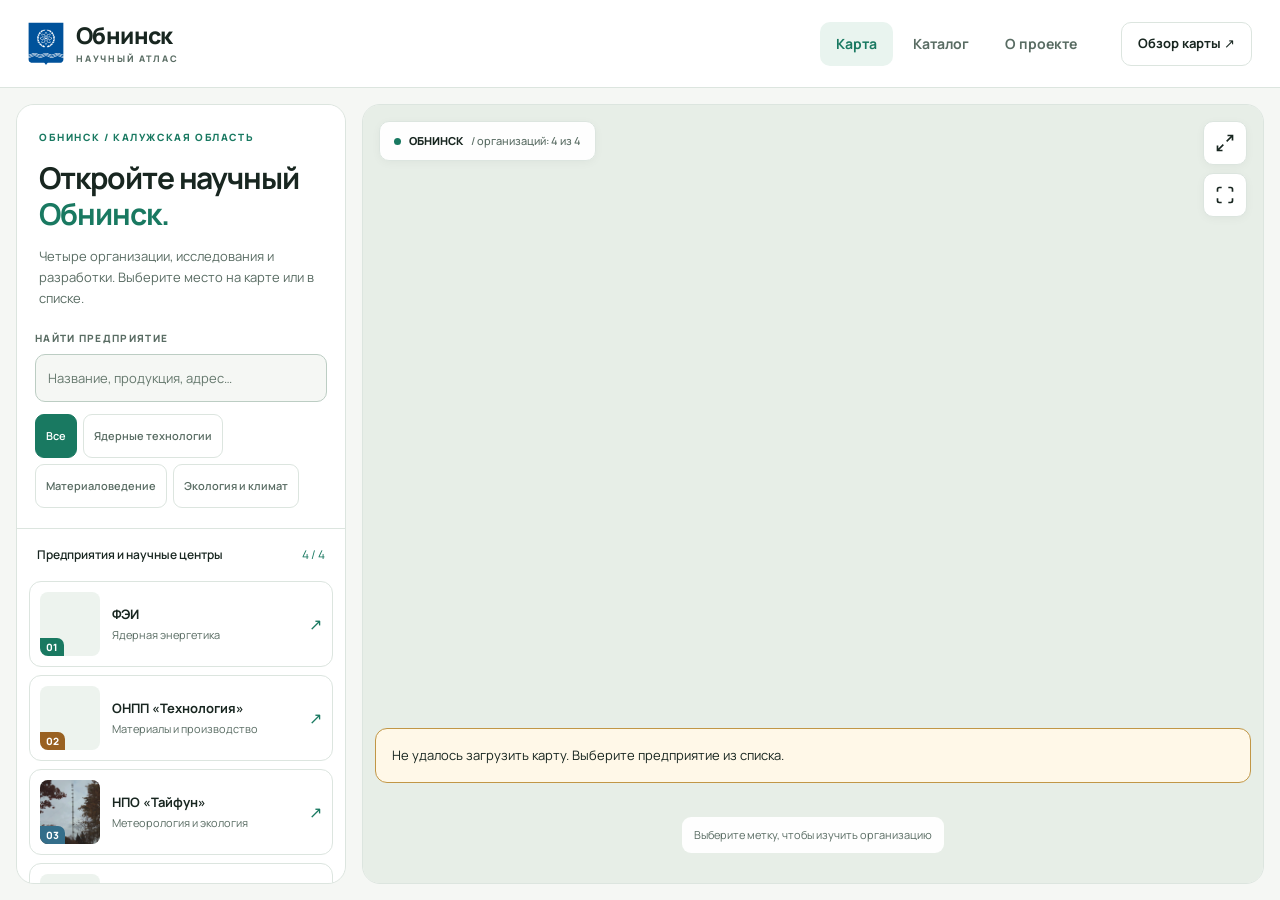
==== commit 6adda295: "Обновить фотографии и добавить источники в презентацию" ====
--- a/index.html
+++ b/index.html
@@ -14,12 +14,12 @@
       href="data:image/svg+xml,%3Csvg xmlns='http://www.w3.org/2000/svg' viewBox='0 0 32 32'%3E%3Crect width='32' height='32' rx='9' fill='%23123e39'/%3E%3Cpath d='M16 5a8 8 0 0 0-8 8c0 6 8 14 8 14s8-8 8-14a8 8 0 0 0-8-8' fill='%237af1c4'/%3E%3Ccircle cx='16' cy='13' r='3' fill='%23123e39'/%3E%3C/svg%3E"
     />
     <link rel="stylesheet" href="vendor/leaflet.css" />
-    <link rel="stylesheet" href="assets/css/common.css?v=20261007-2" />
-    <link rel="stylesheet" href="assets/css/style.css?v=20261007-2" />
+    <link rel="stylesheet" href="assets/css/common.css?v=20261011-1" />
+    <link rel="stylesheet" href="assets/css/style.css?v=20261011-1" />
     <script src="vendor/leaflet.js" defer></script>
-    <script src="assets/js/data.js?v=20261007-2" defer></script>
-    <script src="assets/js/photos.js?v=20261007-2" defer></script>
-    <script src="assets/js/app.js?v=20261007-2" defer></script>
+    <script src="assets/js/data.js?v=20261011-1" defer></script>
+    <script src="assets/js/photos.js?v=20261011-1" defer></script>
+    <script src="assets/js/app.js?v=20261011-1" defer></script>
   </head>
   <body>
     <header class="site-header">
--- a/assets/css/style.css
+++ b/assets/css/style.css
@@ -26,7 +26,7 @@
   width: 100%;
   height: auto;
   max-height: 280px;
-  object-fit: cover;
+  object-fit: contain;
   object-position: center;
 }
 
@@ -187,13 +187,13 @@
 .gallery-item img {
   width: 100%;
   height: 100%;
-  object-fit: cover;
+  object-fit: contain;
   display: block;
-  transition: transform 0.2s;
+  transition: filter 0.2s;
 }
 
 .gallery-item:hover img {
-  transform: scale(1.05);
+  filter: brightness(1.06);
 }
 
 .gallery-item > span {
@@ -342,6 +342,19 @@
   border-radius: 8px;
   box-shadow: 0 12px 48px rgba(0, 0, 0, 0.6);
   margin: auto;
+}
+
+#lightbox {
+  box-sizing: border-box;
+  width: min(940px, 94vw);
+  overflow-x: hidden;
+}
+
+#lightbox #large-photo {
+  width: auto;
+  height: auto;
+  max-width: 100%;
+  max-height: min(70dvh, calc(94dvh - 190px));
 }
 
 dialog p {
@@ -433,7 +446,7 @@
   height: auto;
   aspect-ratio: 16 / 9;
   max-height: 420px;
-  object-fit: cover;
+  object-fit: contain;
 }
 
 .detail-modal .detail-text {
@@ -477,7 +490,7 @@
 .detail-modal .gallery-item img {
   width: 100%;
   height: 100%;
-  object-fit: cover;
+  object-fit: contain;
 }
 
 @media (max-width: 700px) {
@@ -518,7 +531,7 @@
   .detail-modal .gallery-item img {
     width: 100%;
     height: 100%;
-    object-fit: cover;
+    object-fit: contain;
   }
 }
 
@@ -1090,6 +1103,7 @@
 #lightbox .icon-button {
   width: 44px;
   height: 44px;
+  color: #173d3b;
 }
 
 .photo-nav button {
